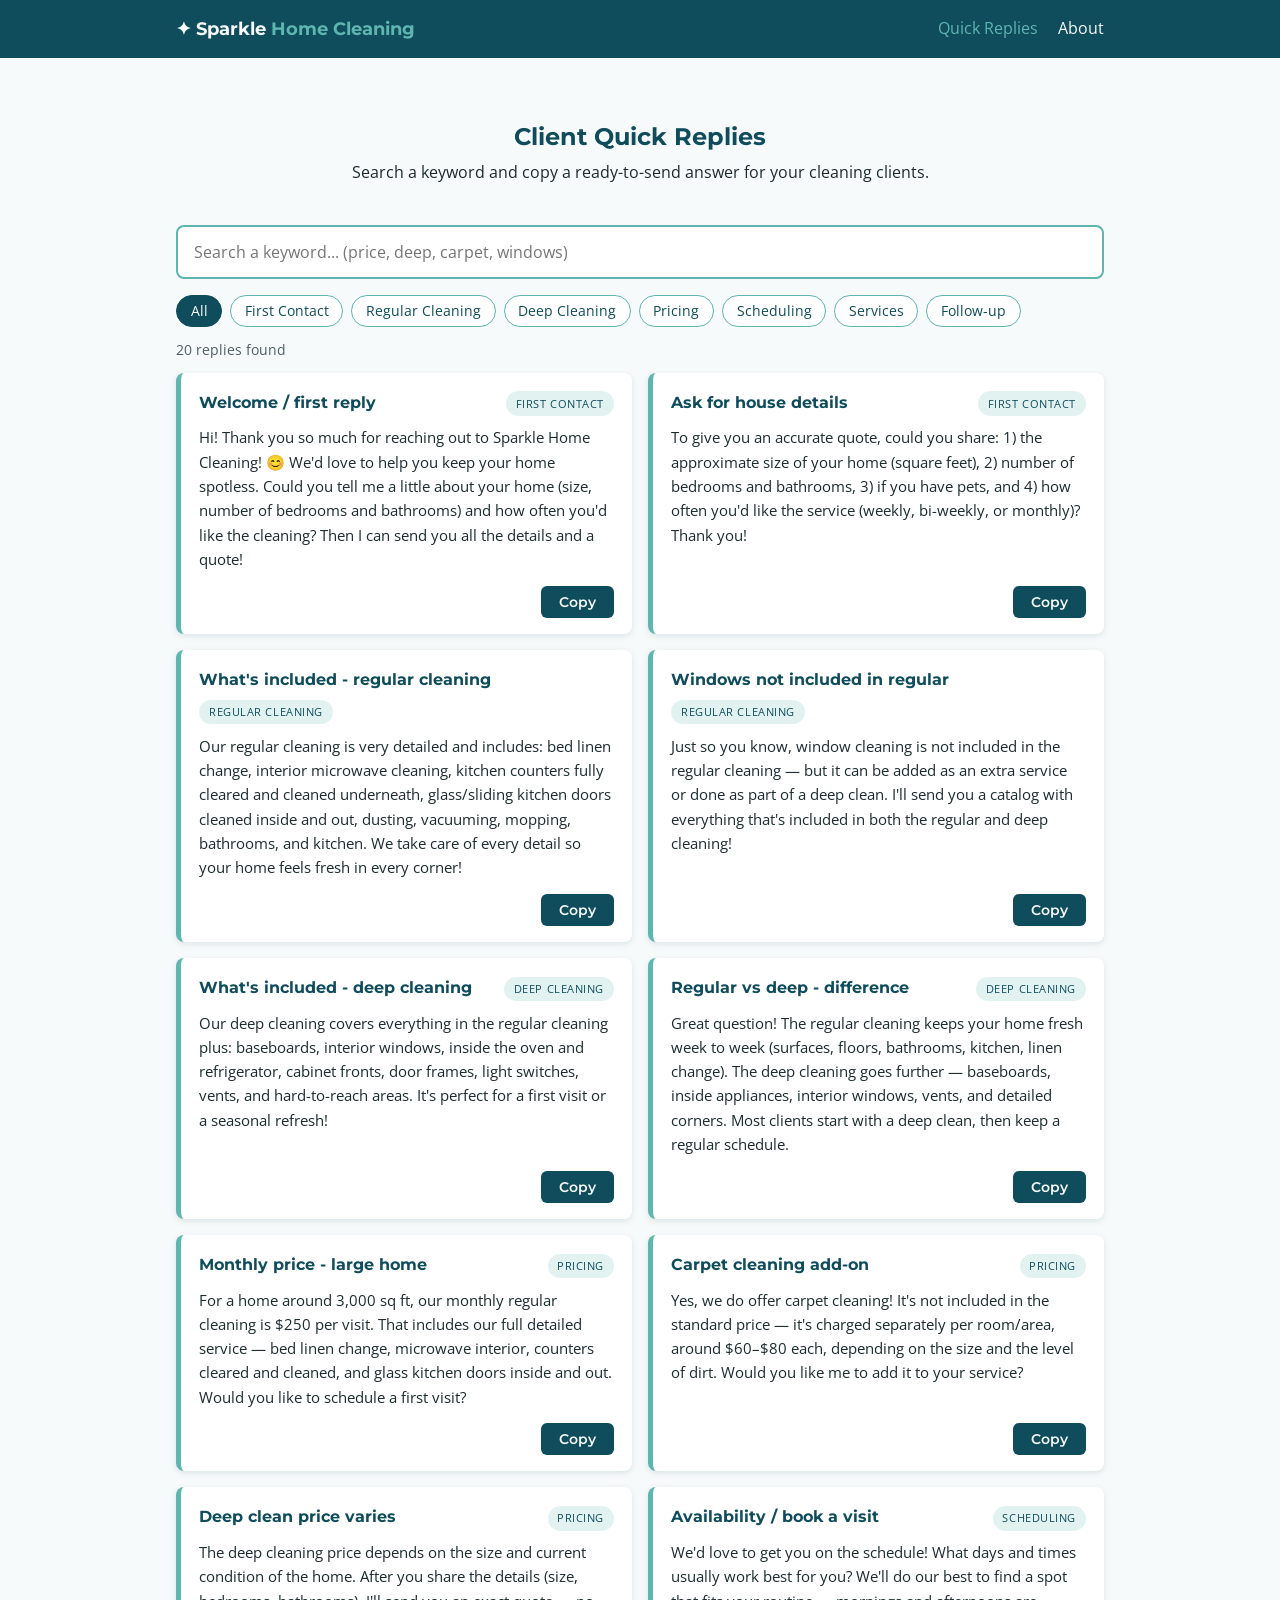
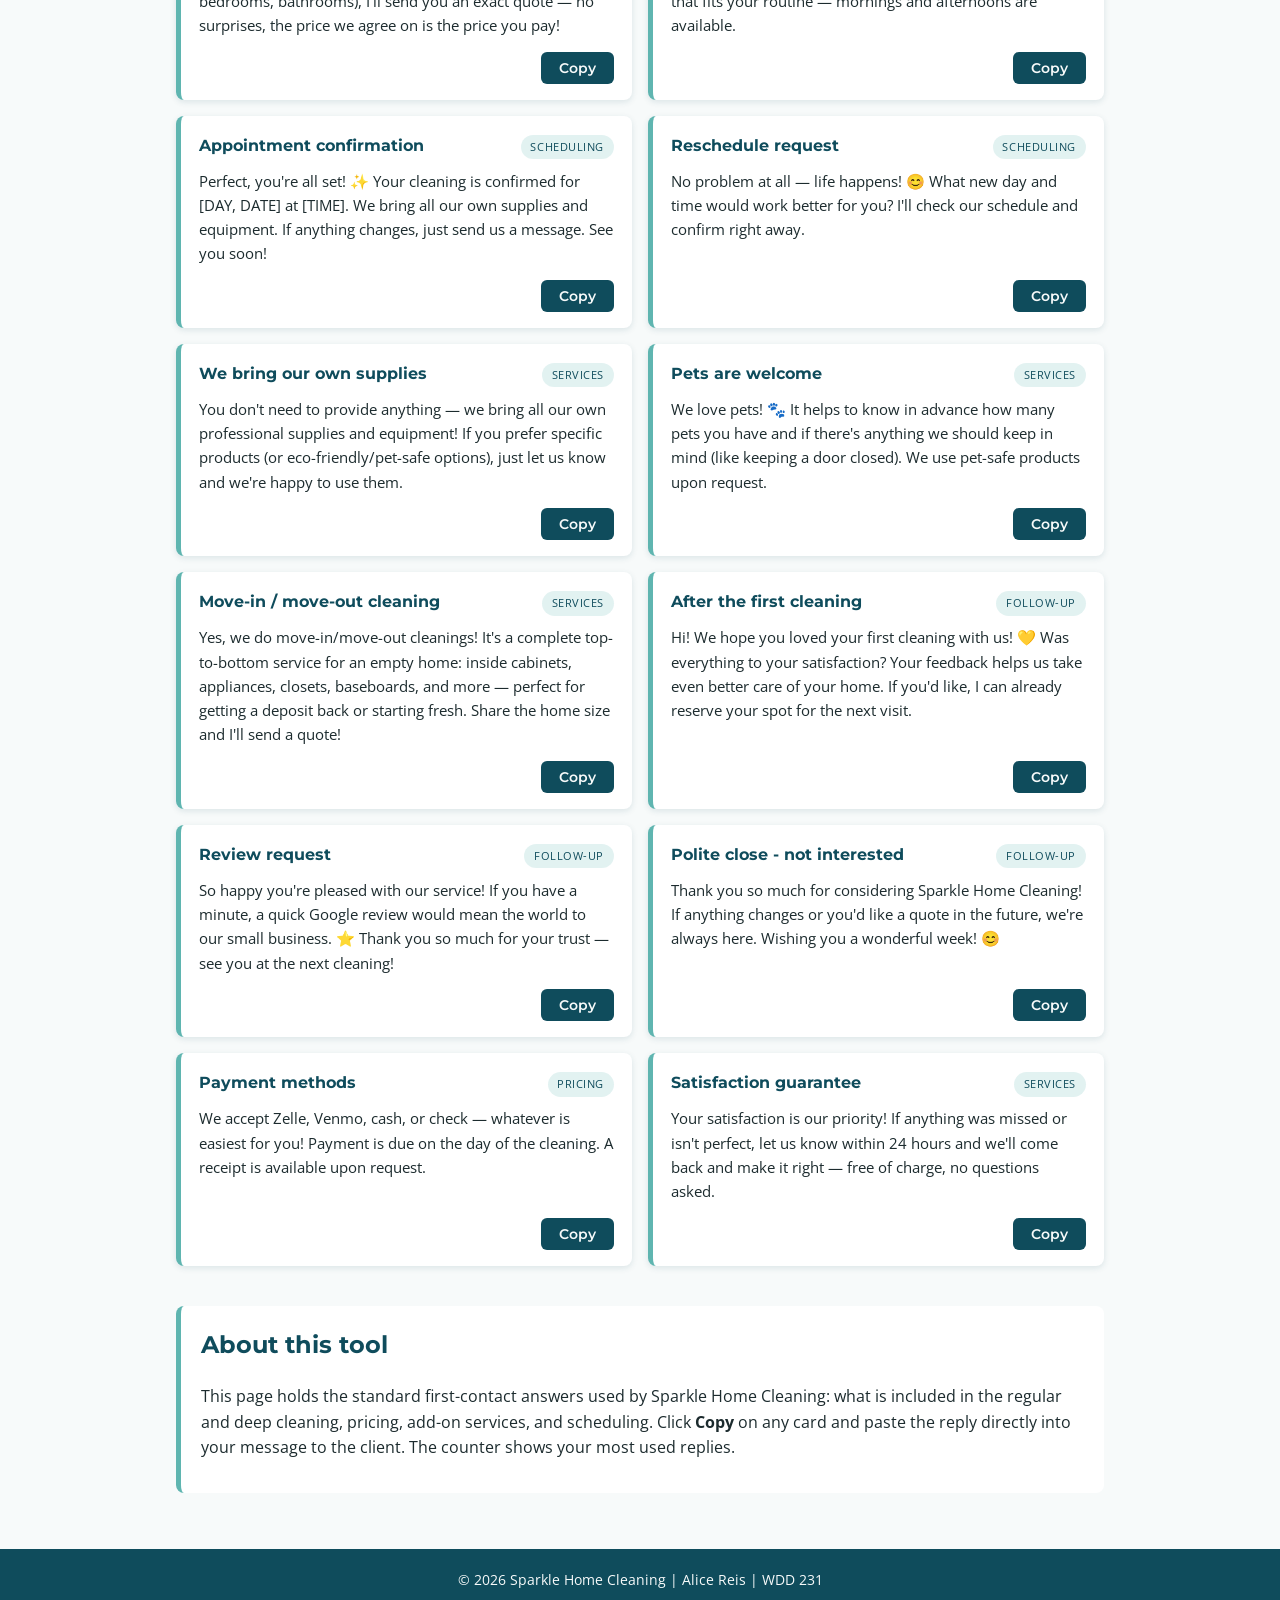
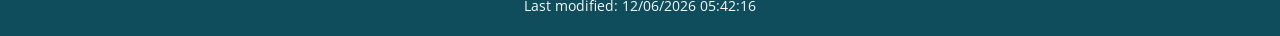
==== sparkle/index.html @ 6ed62e4d "Add Sparkle quick replies tool" ====
<!DOCTYPE html>
<html lang="en">
<head>
    <meta charset="UTF-8">
    <meta name="viewport" content="width=device-width, initial-scale=1.0">
    <meta name="description" content="Sparkle Home Cleaning quick reply finder - search ready-to-send responses for client first contact, pricing, and services.">
    <meta name="author" content="Alice Reis">
    <title>Quick Replies | Sparkle Home Cleaning</title>
    <link rel="preconnect" href="https://fonts.googleapis.com">
    <link rel="preconnect" href="https://fonts.gstatic.com" crossorigin>
    <link href="https://fonts.googleapis.com/css2?family=Montserrat:wght@600;700&family=Open+Sans:ital,wght@0,400;0,600;1,400&display=swap" rel="stylesheet">
    <link rel="stylesheet" href="styles/styles.css">
    <script type="module" src="scripts/main.js"></script>
</head>
<body>
    <header>
        <div class="header-inner">
            <span class="logo">✦ Sparkle <span>Home Cleaning</span></span>
            <button id="menu-btn" aria-label="Toggle navigation menu" aria-expanded="false">☰</button>
            <nav id="main-nav" aria-label="Main navigation">
                <ul>
                    <li><a href="#responses" class="active">Quick Replies</a></li>
                    <li><a href="#about">About</a></li>
                </ul>
            </nav>
        </div>
    </header>

    <main>
        <section class="hero">
            <h1>Client Quick Replies</h1>
            <p>Search a keyword and copy a ready-to-send answer for your cleaning clients.</p>
        </section>

        <section id="responses">
            <div class="search-bar">
                <label for="search" class="visually-hidden">Search replies by keyword</label>
                <input type="search" id="search" placeholder="Search a keyword... (price, deep, carpet, windows)" autocomplete="off">
            </div>
            <div id="categories" class="categories" aria-label="Filter by category"></div>
            <p id="result-count" class="result-count" aria-live="polite"></p>
            <div id="cards" class="cards"></div>
        </section>

        <section id="about" class="about">
            <h2>About this tool</h2>
            <p>
                This page holds the standard first-contact answers used by Sparkle Home Cleaning:
                what is included in the regular and deep cleaning, pricing, add-on services, and
                scheduling. Click <strong>Copy</strong> on any card and paste the reply directly
                into your message to the client. The counter shows your most used replies.
            </p>
        </section>
    </main>

    <footer>
        <p>&copy; <span id="year"></span> Sparkle Home Cleaning | Alice Reis | WDD 231</p>
        <p>Last modified: <span id="lastModified"></span></p>
    </footer>
</body>
</html>
---- sparkle/styles/styles.css ----
:root {
    --teal: #0F4C5C;
    --aqua: #5FB5B0;
    --soft-white: #F7FAFA;
    --text: #1c2b2e;
    --heading-font: "Montserrat", sans-serif;
    --body-font: "Open Sans", sans-serif;
}

* { box-sizing: border-box; }

body {
    margin: 0;
    font-family: var(--body-font);
    background-color: var(--soft-white);
    color: var(--text);
    line-height: 1.6;
}

h1, h2, .logo { font-family: var(--heading-font); }

.visually-hidden {
    position: absolute;
    width: 1px;
    height: 1px;
    overflow: hidden;
    clip: rect(0 0 0 0);
    white-space: nowrap;
}

header {
    background-color: var(--teal);
    color: var(--soft-white);
    position: sticky;
    top: 0;
    z-index: 10;
}

.header-inner {
    max-width: 960px;
    margin: 0 auto;
    padding: 0.75rem 1rem;
    display: flex;
    align-items: center;
    justify-content: space-between;
    flex-wrap: wrap;
}

.logo { font-weight: 700; font-size: 1.15rem; }
.logo span { color: var(--aqua); }

#menu-btn {
    background: none;
    border: none;
    color: var(--soft-white);
    font-size: 1.6rem;
    cursor: pointer;
    padding: 0.25rem 0.5rem;
}

nav { display: none; width: 100%; }
nav.open { display: block; }

nav ul {
    list-style: none;
    margin: 0.5rem 0 0;
    padding: 0;
}

nav a {
    display: block;
    color: var(--soft-white);
    text-decoration: none;
    padding: 0.6rem 0.25rem;
    border-bottom: 1px solid rgba(255, 255, 255, 0.15);
}

nav a.active, nav a:hover { color: var(--aqua); }

main {
    max-width: 960px;
    margin: 0 auto;
    padding: 1rem;
}

.hero { text-align: center; padding: 1.5rem 0 0.5rem; }
.hero h1 { color: var(--teal); margin-bottom: 0.25rem; }
.hero p { margin-top: 0; }

.search-bar { margin: 1rem 0; }

#search {
    width: 100%;
    padding: 0.85rem 1rem;
    font-size: 1rem;
    font-family: var(--body-font);
    border: 2px solid var(--aqua);
    border-radius: 8px;
    background: #fff;
}

#search:focus { outline: 3px solid rgba(95, 181, 176, 0.4); }

.categories {
    display: flex;
    flex-wrap: wrap;
    gap: 0.5rem;
    margin-bottom: 0.75rem;
}

.chip {
    border: 1.5px solid var(--aqua);
    background: #fff;
    color: var(--teal);
    font-family: var(--body-font);
    font-size: 0.85rem;
    padding: 0.35rem 0.85rem;
    border-radius: 999px;
    cursor: pointer;
}

.chip.selected {
    background: var(--teal);
    border-color: var(--teal);
    color: var(--soft-white);
}

.result-count {
    font-size: 0.85rem;
    color: #4b5f63;
    margin: 0.25rem 0 0.75rem;
}

.cards { display: grid; gap: 1rem; grid-template-columns: 1fr; }

.card {
    background: #fff;
    border-left: 5px solid var(--aqua);
    border-radius: 8px;
    padding: 1rem 1.15rem;
    box-shadow: 0 2px 6px rgba(15, 76, 92, 0.12);
    display: flex;
    flex-direction: column;
}

.card-top {
    display: flex;
    justify-content: space-between;
    align-items: baseline;
    gap: 0.5rem;
    flex-wrap: wrap;
}

.card h2 {
    font-size: 1.02rem;
    color: var(--teal);
    margin: 0;
}

.badge {
    font-size: 0.7rem;
    text-transform: uppercase;
    letter-spacing: 0.05em;
    background: rgba(95, 181, 176, 0.18);
    color: var(--teal);
    padding: 0.2rem 0.6rem;
    border-radius: 999px;
    white-space: nowrap;
}

.card p { margin: 0.6rem 0 0.9rem; font-size: 0.95rem; }

.card-bottom {
    margin-top: auto;
    display: flex;
    justify-content: space-between;
    align-items: center;
}

.copy-btn {
    font-family: var(--heading-font);
    font-weight: 600;
    font-size: 0.85rem;
    background: var(--teal);
    color: var(--soft-white);
    border: none;
    border-radius: 6px;
    padding: 0.5rem 1.1rem;
    cursor: pointer;
    transition: background-color 0.25s ease;
}

.copy-btn:hover { background: #0c3d4a; }
.copy-btn.copied { background: #2e7d32; }

.used {
    font-size: 0.75rem;
    color: #4b5f63;
}

.no-results {
    text-align: center;
    padding: 2rem;
    font-style: italic;
    color: #4b5f63;
}

.about {
    margin-top: 2.5rem;
    background: #fff;
    border-left: 5px solid var(--aqua);
    border-radius: 8px;
    padding: 1rem 1.25rem;
}

.about h2 { color: var(--teal); margin-top: 0.25rem; }

footer {
    background: var(--teal);
    color: var(--soft-white);
    text-align: center;
    padding: 1rem;
    margin-top: 2.5rem;
    font-size: 0.85rem;
}

footer p { margin: 0.25rem 0; }

@media (min-width: 640px) {
    #menu-btn { display: none; }
    nav { display: block; width: auto; }
    nav ul { display: flex; gap: 1.25rem; margin: 0; }
    nav a { border-bottom: none; padding: 0.25rem 0; }
    .cards { grid-template-columns: 1fr 1fr; }
}
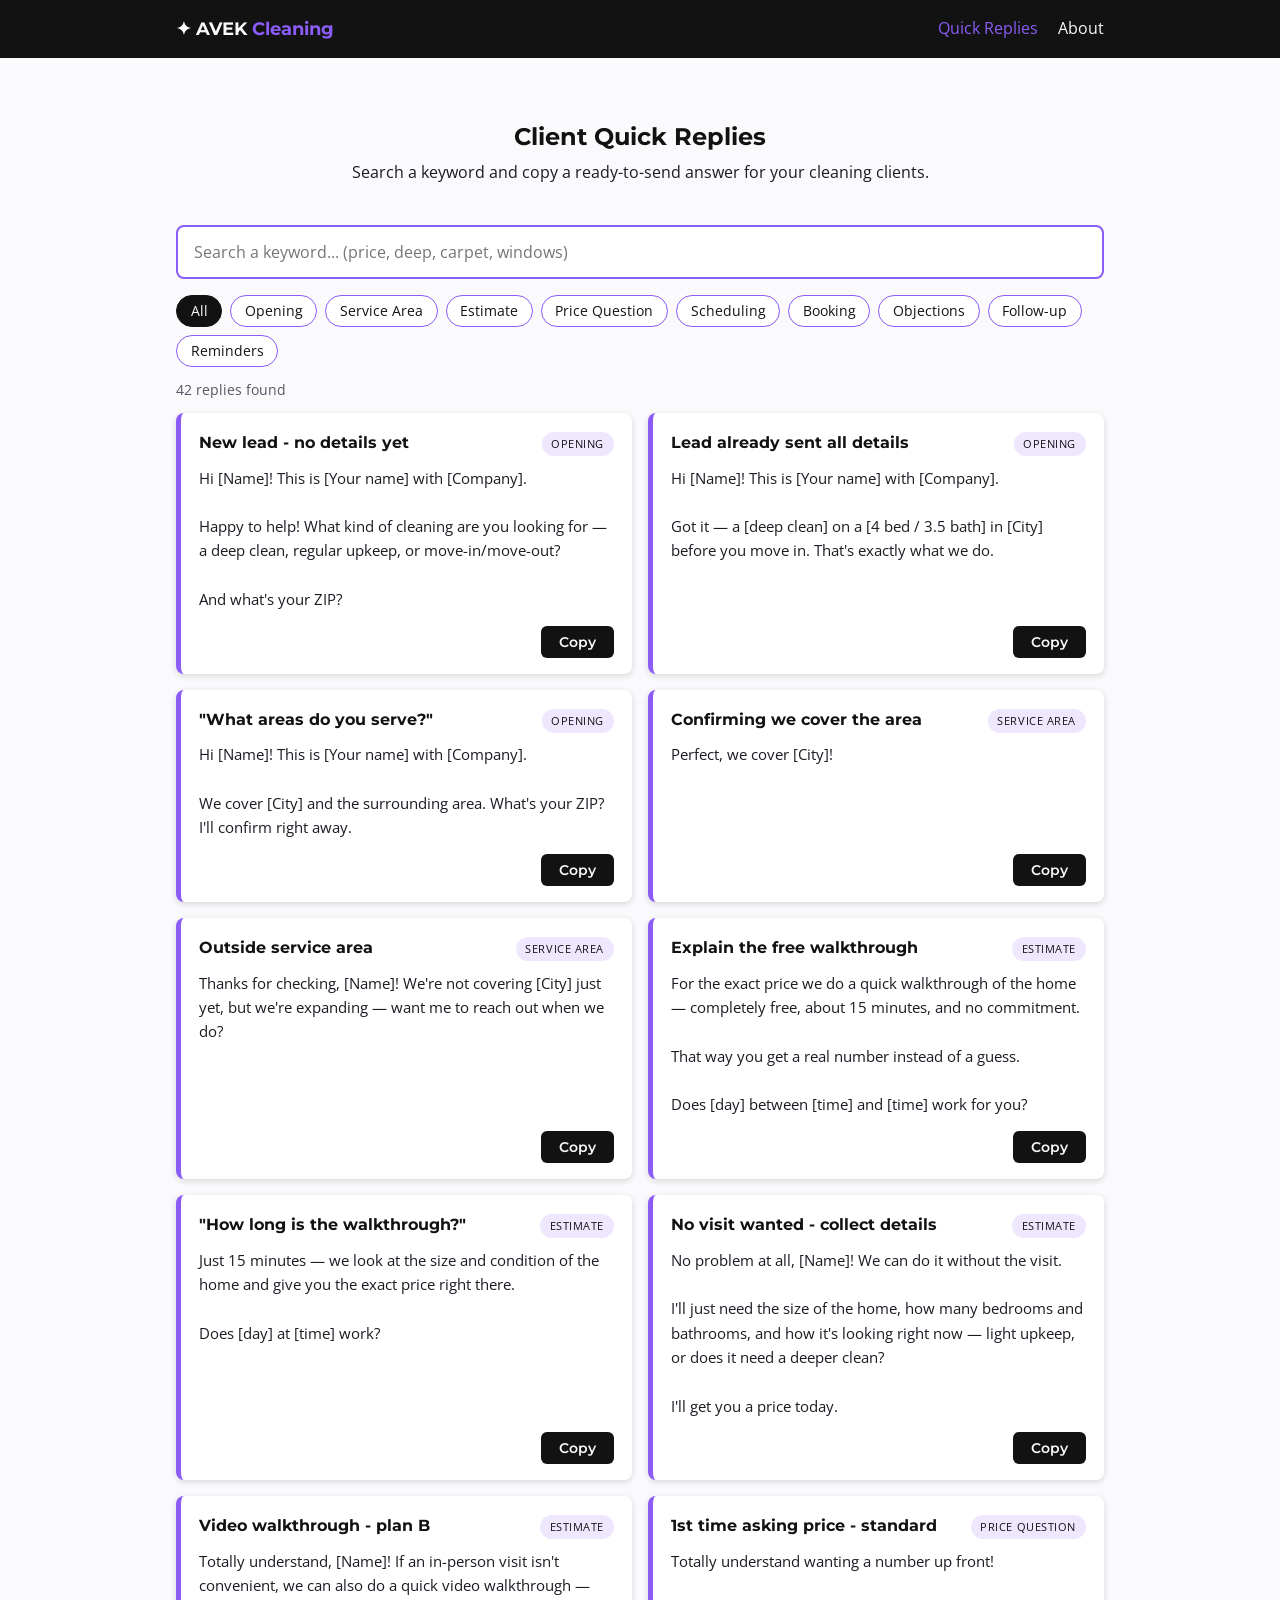
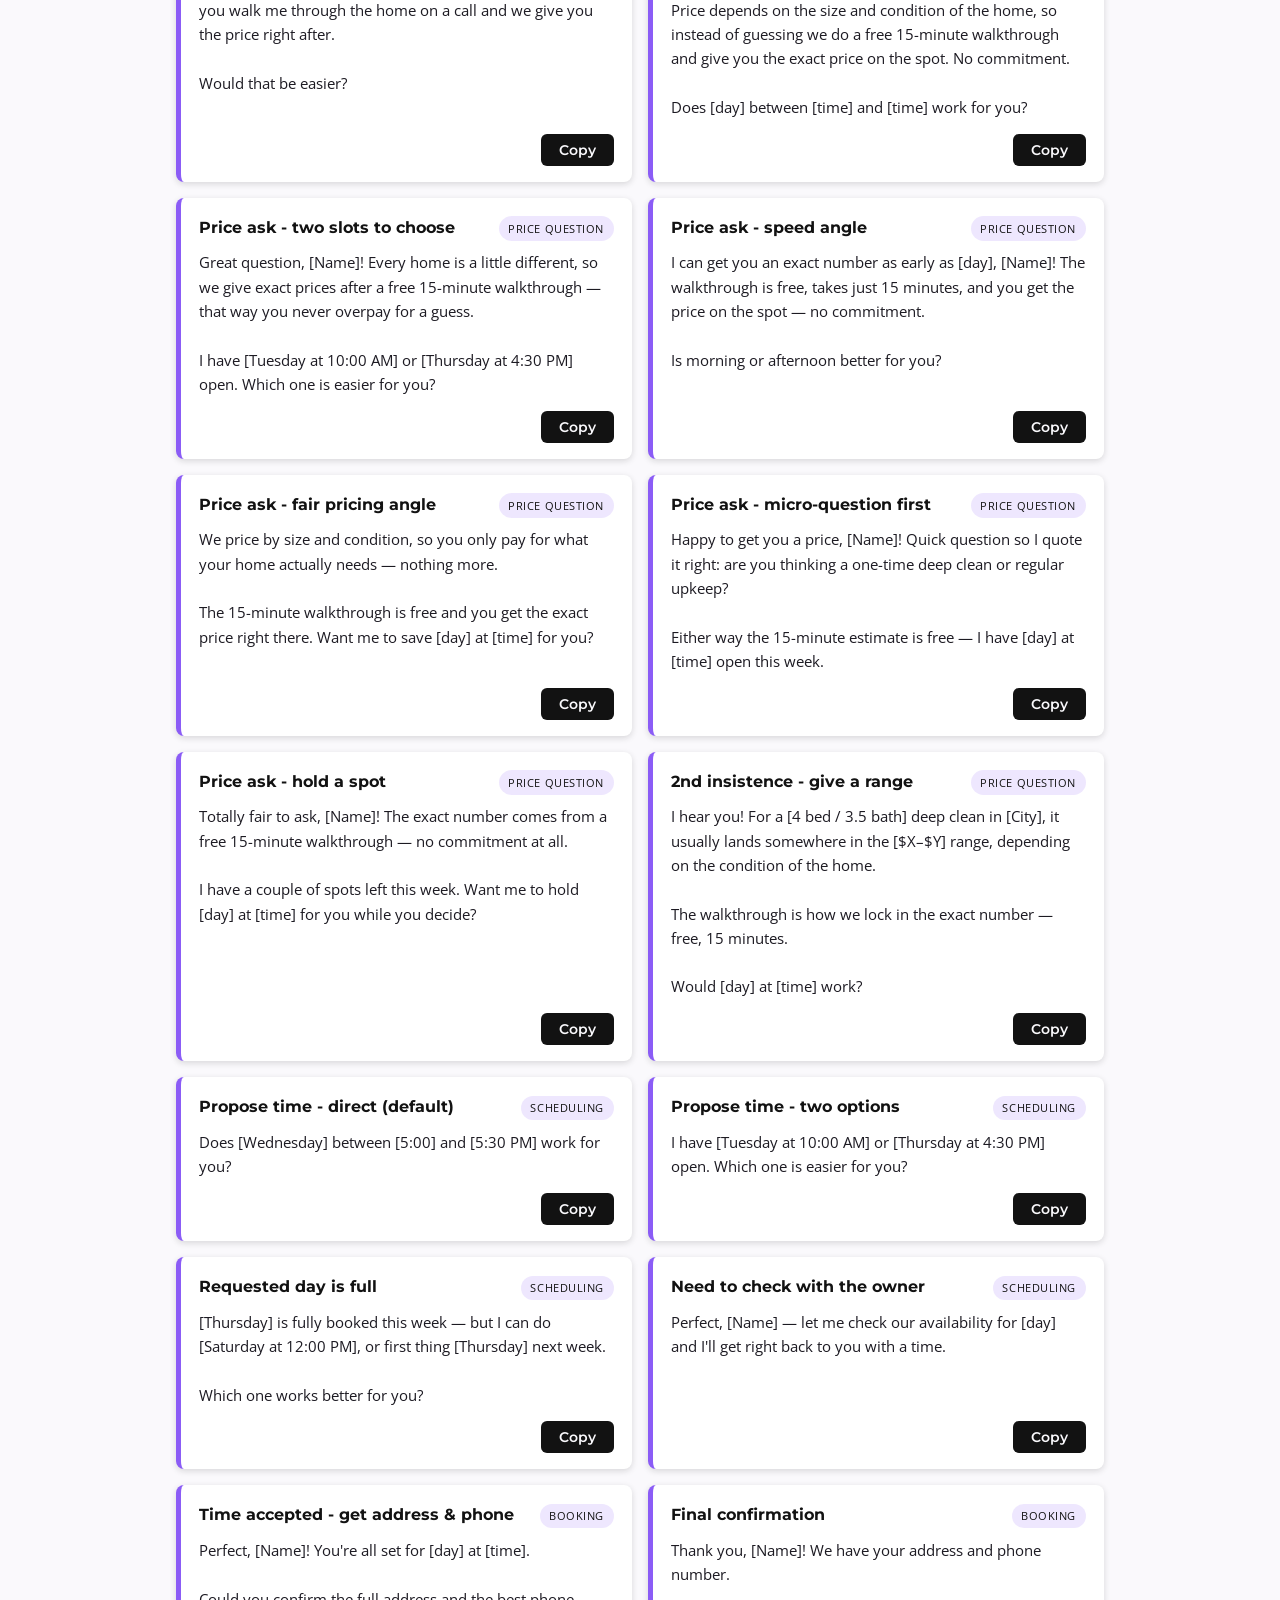
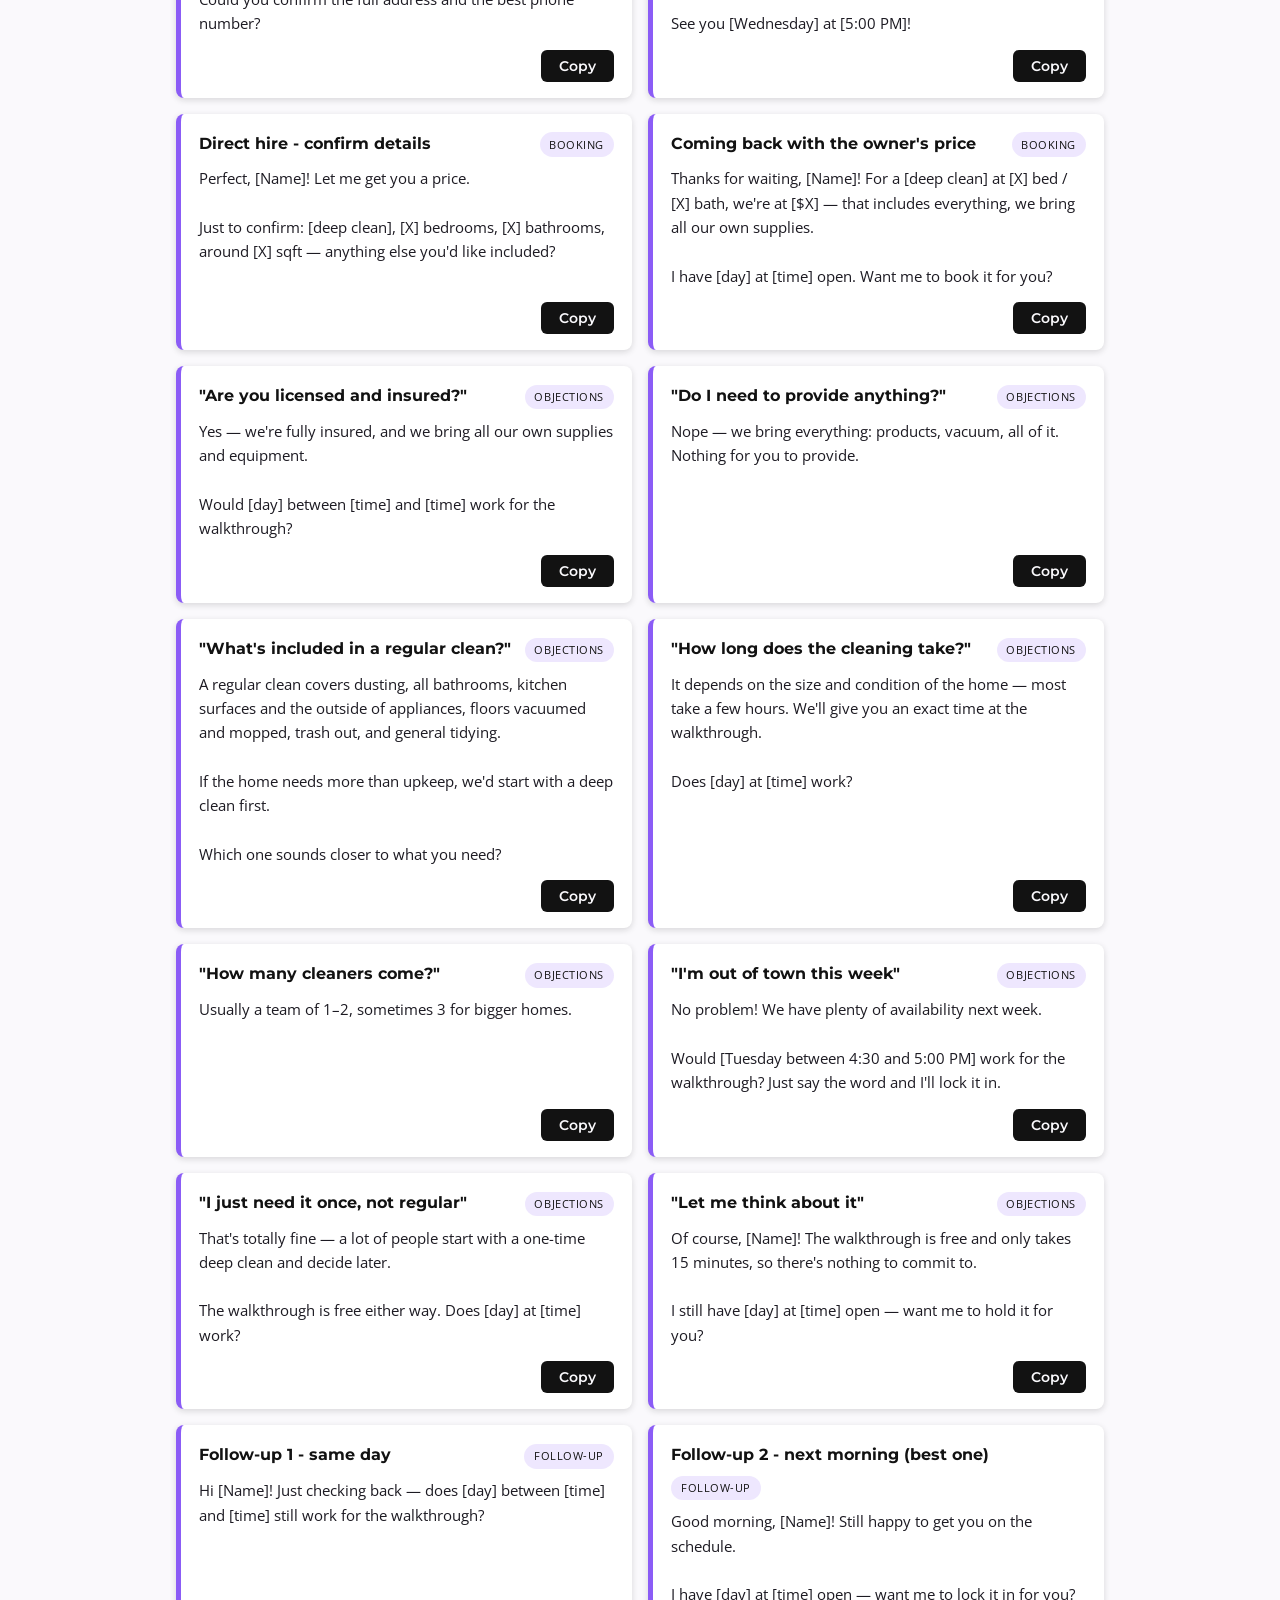
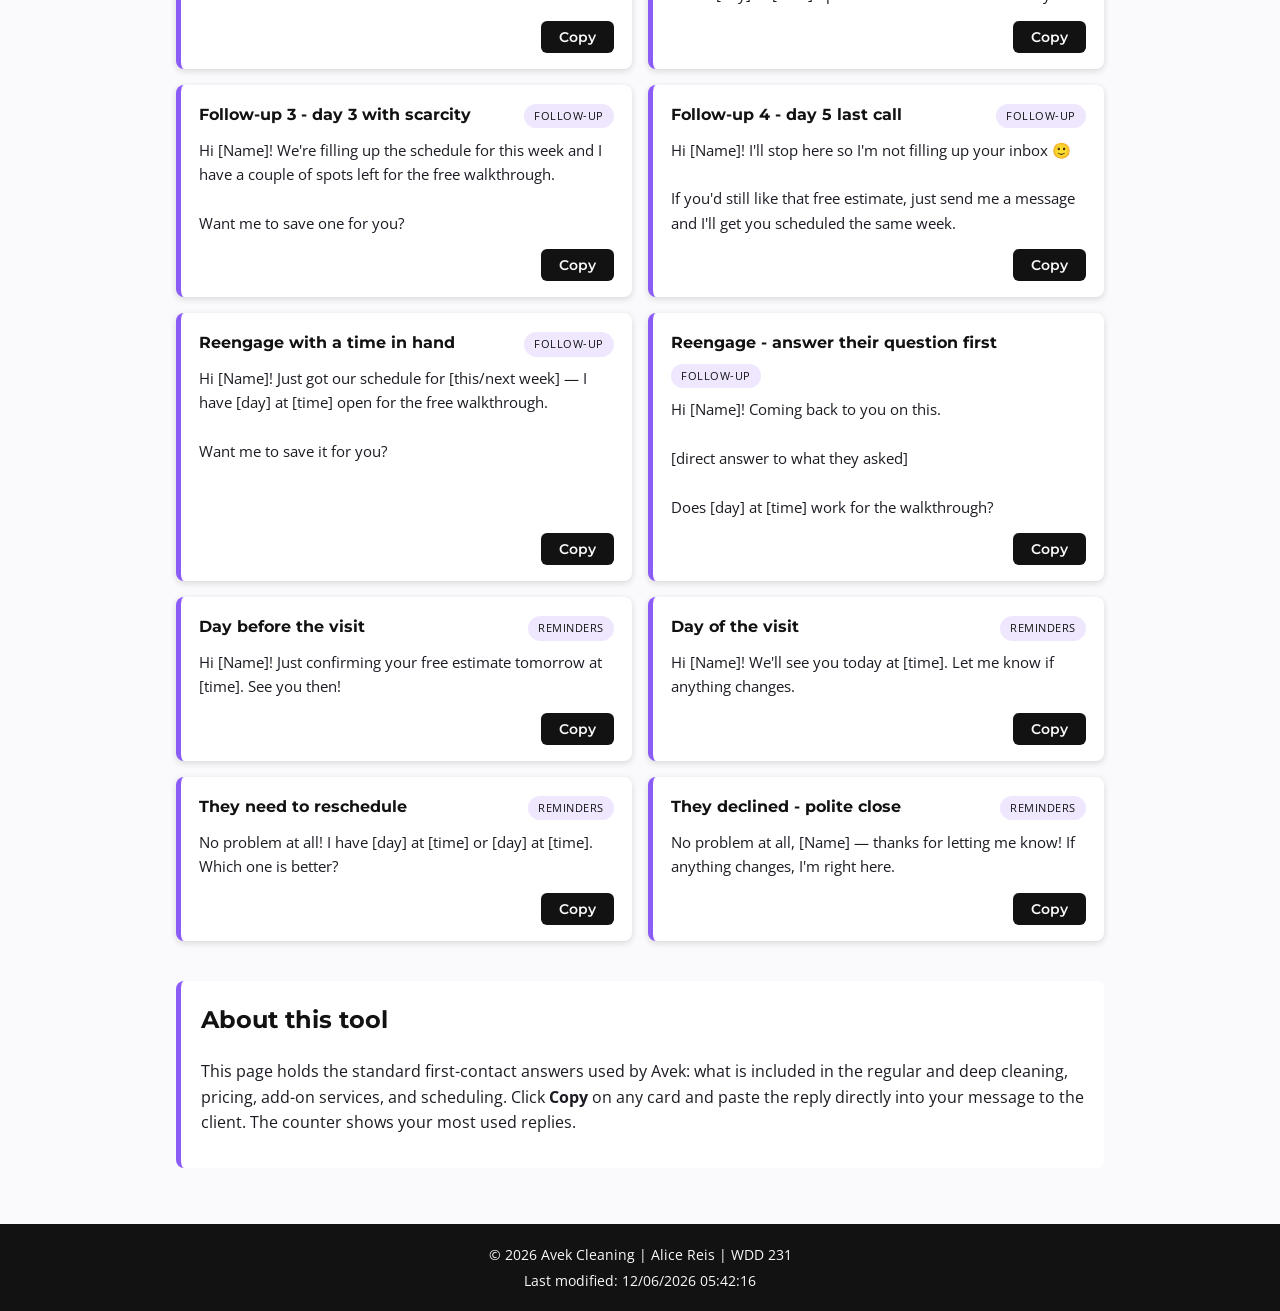
==== commit 73909556: "Rebrand to Avek with black and purple colors" ====
--- a/sparkle/index.html
+++ b/sparkle/index.html
@@ -3,9 +3,9 @@
 <head>
     <meta charset="UTF-8">
     <meta name="viewport" content="width=device-width, initial-scale=1.0">
-    <meta name="description" content="Sparkle Home Cleaning quick reply finder - search ready-to-send responses for client first contact, pricing, and services.">
+    <meta name="description" content="Avek quick reply finder - search ready-to-send responses for client first contact, pricing, and services.">
     <meta name="author" content="Alice Reis">
-    <title>Quick Replies | Sparkle Home Cleaning</title>
+    <title>Quick Replies | Avek</title>
     <link rel="preconnect" href="https://fonts.googleapis.com">
     <link rel="preconnect" href="https://fonts.gstatic.com" crossorigin>
     <link href="https://fonts.googleapis.com/css2?family=Montserrat:wght@600;700&family=Open+Sans:ital,wght@0,400;0,600;1,400&display=swap" rel="stylesheet">
@@ -15,7 +15,7 @@
 <body>
     <header>
         <div class="header-inner">
-            <span class="logo">✦ Sparkle <span>Home Cleaning</span></span>
+            <span class="logo">✦ AVEK <span>Cleaning</span></span>
             <button id="menu-btn" aria-label="Toggle navigation menu" aria-expanded="false">☰</button>
             <nav id="main-nav" aria-label="Main navigation">
                 <ul>
@@ -45,7 +45,7 @@
         <section id="about" class="about">
             <h2>About this tool</h2>
             <p>
-                This page holds the standard first-contact answers used by Sparkle Home Cleaning:
+                This page holds the standard first-contact answers used by Avek:
                 what is included in the regular and deep cleaning, pricing, add-on services, and
                 scheduling. Click <strong>Copy</strong> on any card and paste the reply directly
                 into your message to the client. The counter shows your most used replies.
@@ -54,7 +54,7 @@
     </main>
 
     <footer>
-        <p>&copy; <span id="year"></span> Sparkle Home Cleaning | Alice Reis | WDD 231</p>
+        <p>&copy; <span id="year"></span> Avek Cleaning | Alice Reis | WDD 231</p>
         <p>Last modified: <span id="lastModified"></span></p>
     </footer>
 </body>
--- a/sparkle/styles/styles.css
+++ b/sparkle/styles/styles.css
@@ -1,8 +1,8 @@
 :root {
-    --teal: #0F4C5C;
-    --aqua: #5FB5B0;
-    --soft-white: #F7FAFA;
-    --text: #1c2b2e;
+    --teal: #121212;
+    --aqua: #8B5CF6;
+    --soft-white: #FAF9FC;
+    --text: #1c1a22;
     --heading-font: "Montserrat", sans-serif;
     --body-font: "Open Sans", sans-serif;
 }
@@ -99,7 +99,7 @@
     background: #fff;
 }
 
-#search:focus { outline: 3px solid rgba(95, 181, 176, 0.4); }
+#search:focus { outline: 3px solid rgba(139, 92, 246, 0.45); }
 
 .categories {
     display: flex;
@@ -127,7 +127,7 @@
 
 .result-count {
     font-size: 0.85rem;
-    color: #4b5f63;
+    color: #5a5566;
     margin: 0.25rem 0 0.75rem;
 }
 
@@ -138,7 +138,7 @@
     border-left: 5px solid var(--aqua);
     border-radius: 8px;
     padding: 1rem 1.15rem;
-    box-shadow: 0 2px 6px rgba(15, 76, 92, 0.12);
+    box-shadow: 0 2px 6px rgba(18, 18, 18, 0.15);
     display: flex;
     flex-direction: column;
 }
@@ -161,14 +161,14 @@
     font-size: 0.7rem;
     text-transform: uppercase;
     letter-spacing: 0.05em;
-    background: rgba(95, 181, 176, 0.18);
+    background: rgba(139, 92, 246, 0.15);
     color: var(--teal);
     padding: 0.2rem 0.6rem;
     border-radius: 999px;
     white-space: nowrap;
 }
 
-.card p { margin: 0.6rem 0 0.9rem; font-size: 0.95rem; }
+.card p { margin: 0.6rem 0 0.9rem; font-size: 0.95rem; white-space: pre-line; }
 
 .card-bottom {
     margin-top: auto;
@@ -190,19 +190,19 @@
     transition: background-color 0.25s ease;
 }
 
-.copy-btn:hover { background: #0c3d4a; }
+.copy-btn:hover { background: #6D28D9; }
 .copy-btn.copied { background: #2e7d32; }
 
 .used {
     font-size: 0.75rem;
-    color: #4b5f63;
+    color: #5a5566;
 }
 
 .no-results {
     text-align: center;
     padding: 2rem;
     font-style: italic;
-    color: #4b5f63;
+    color: #5a5566;
 }
 
 .about {
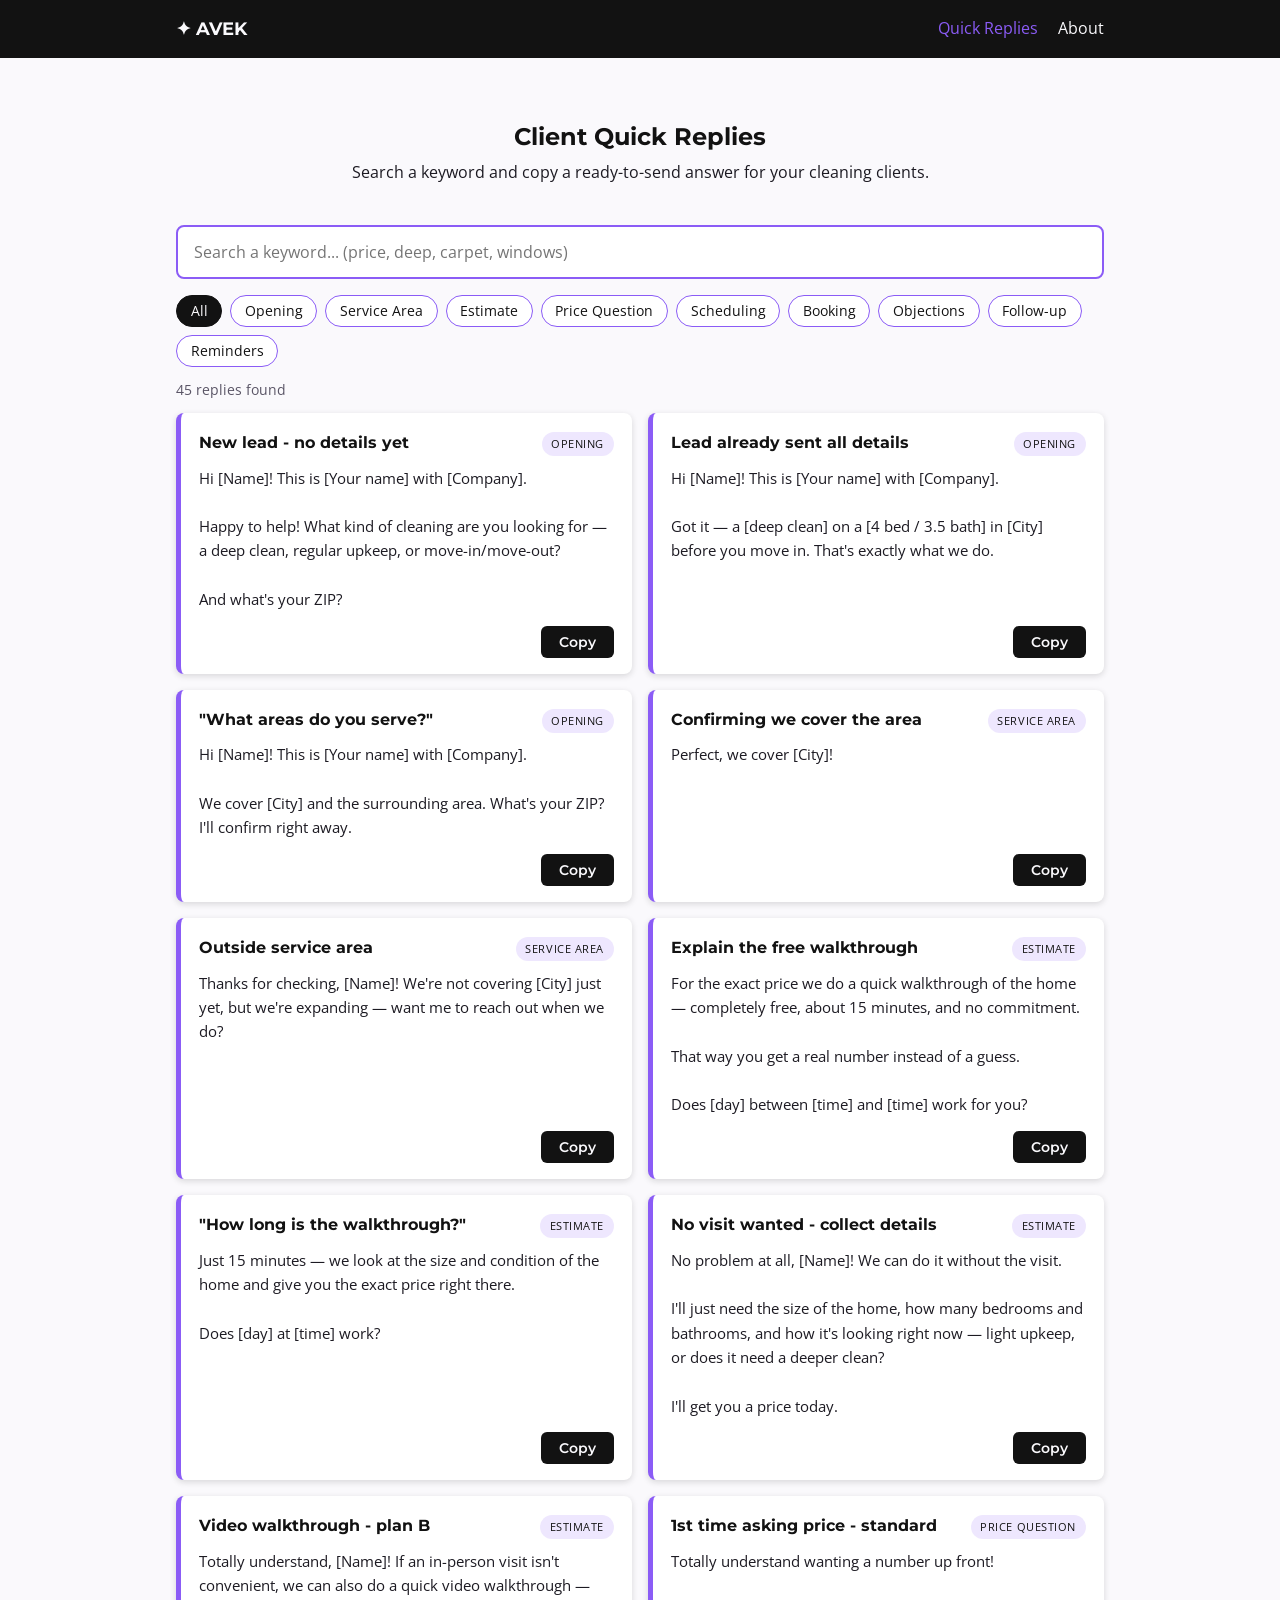
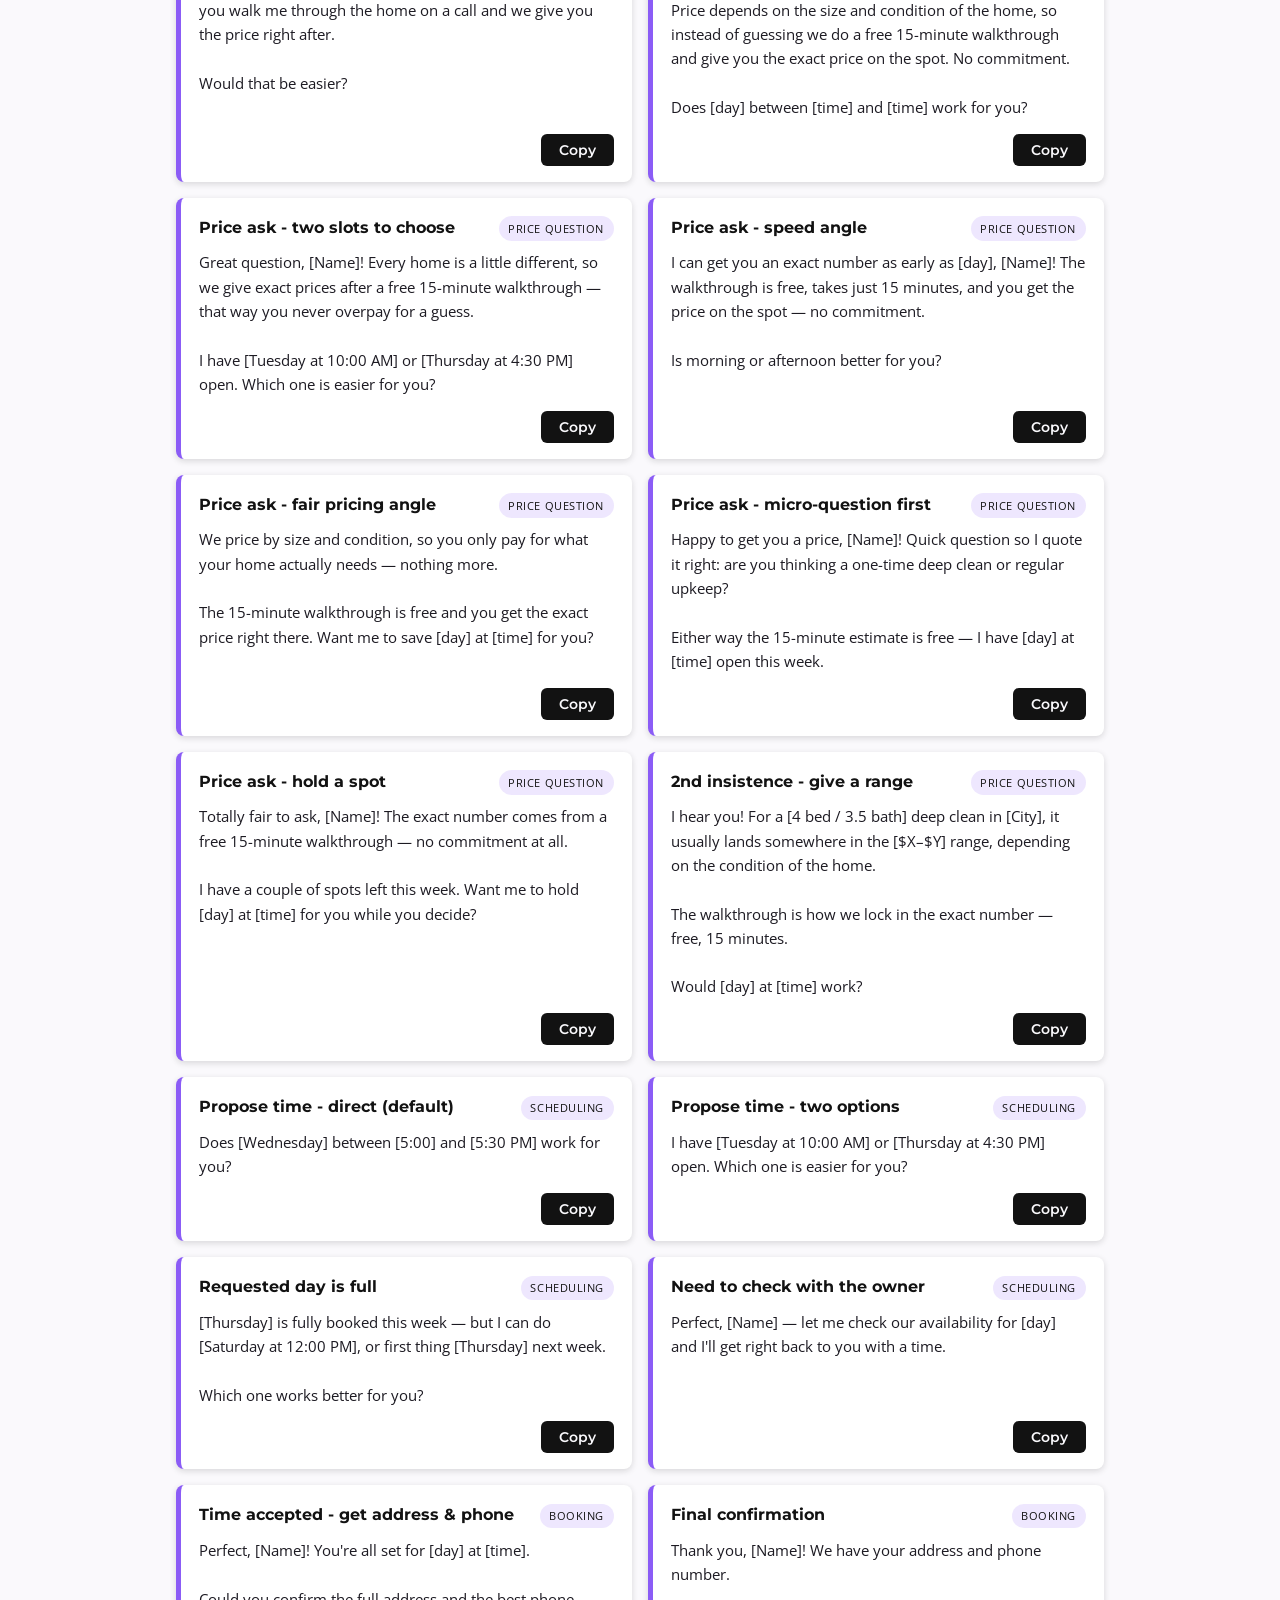
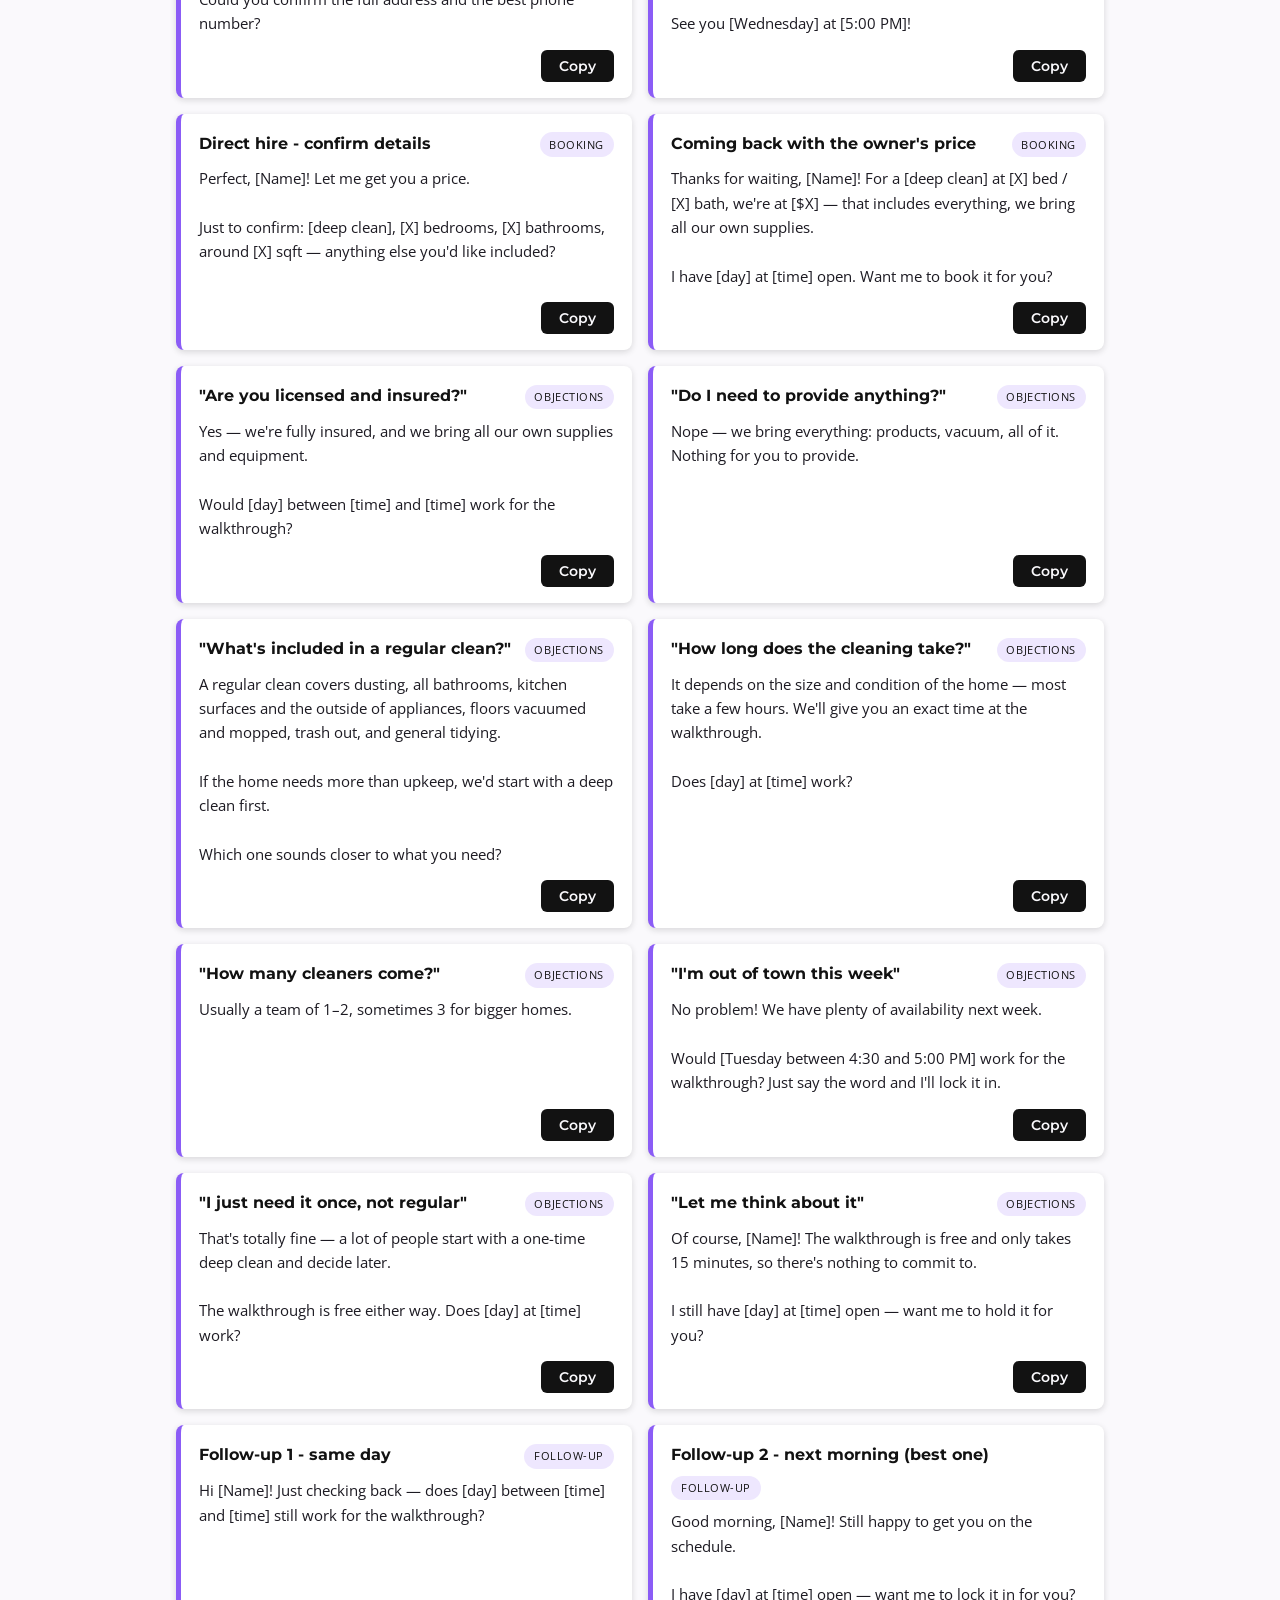
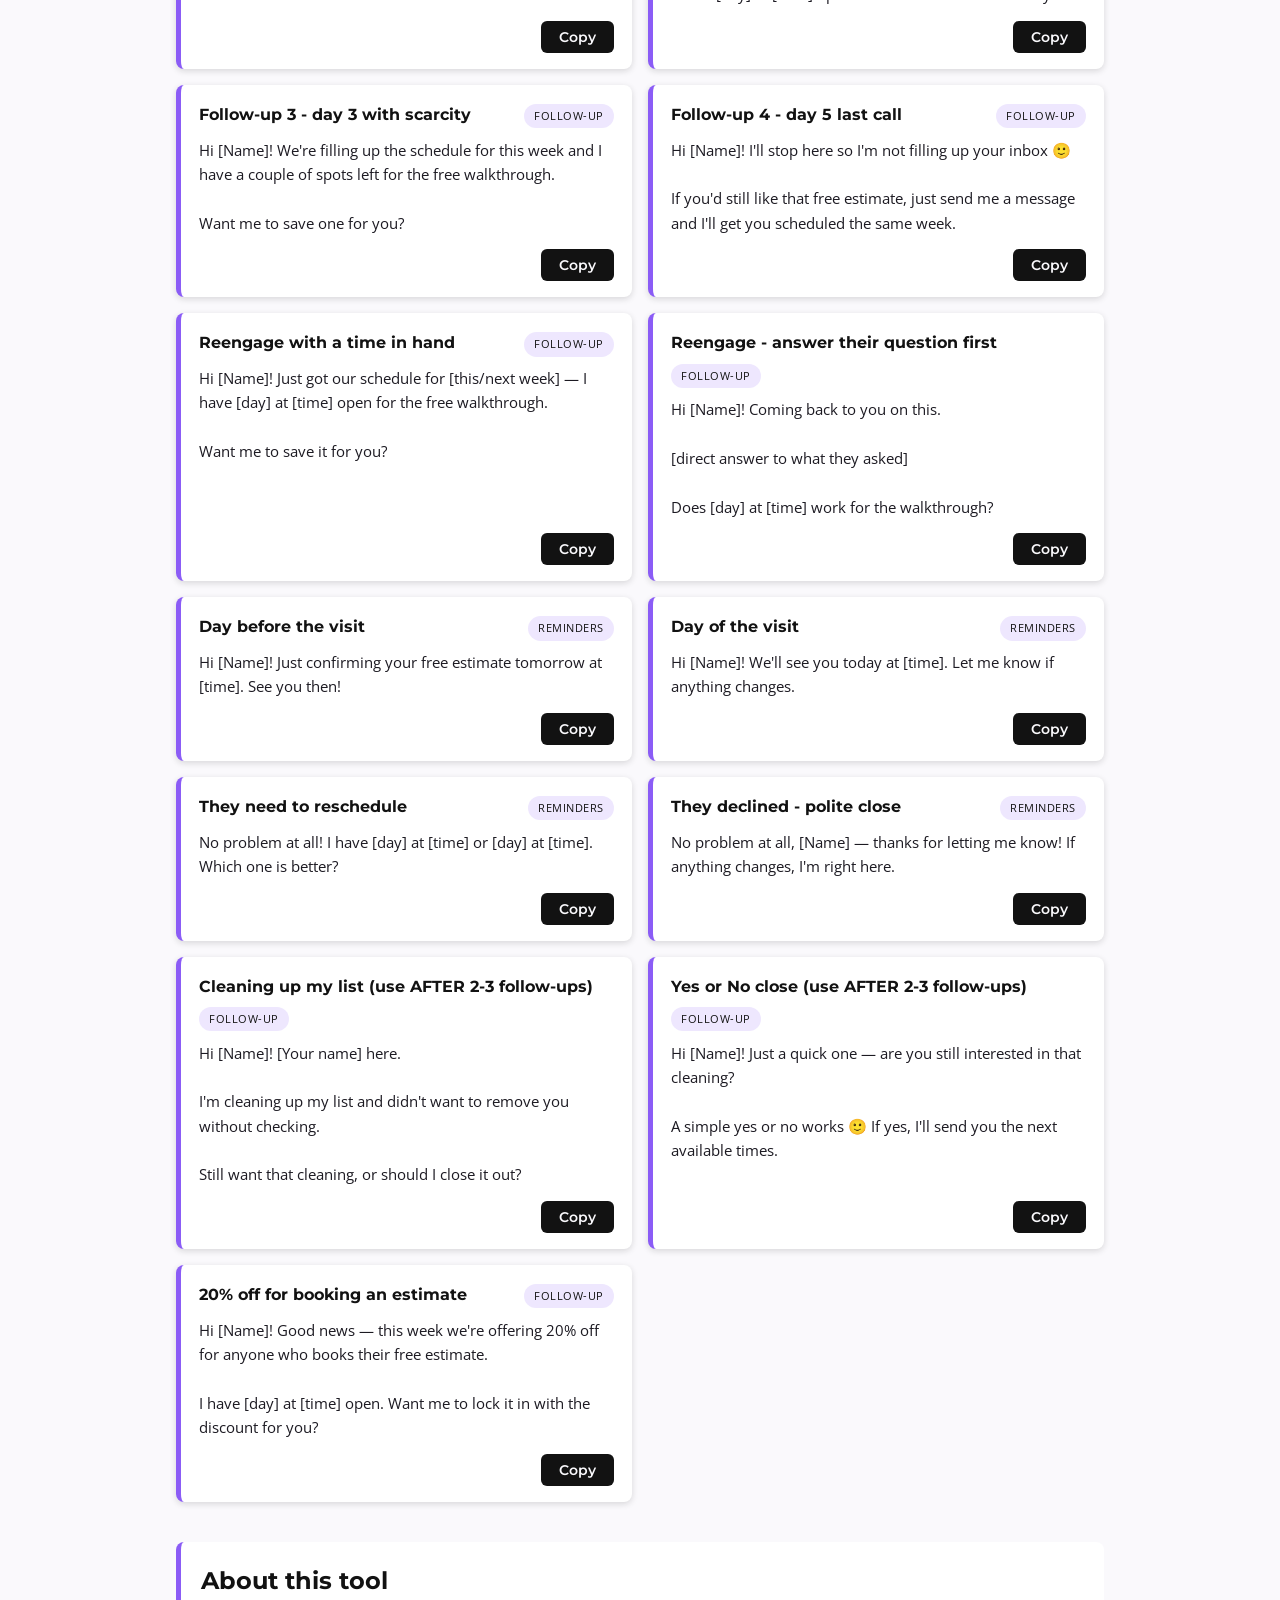
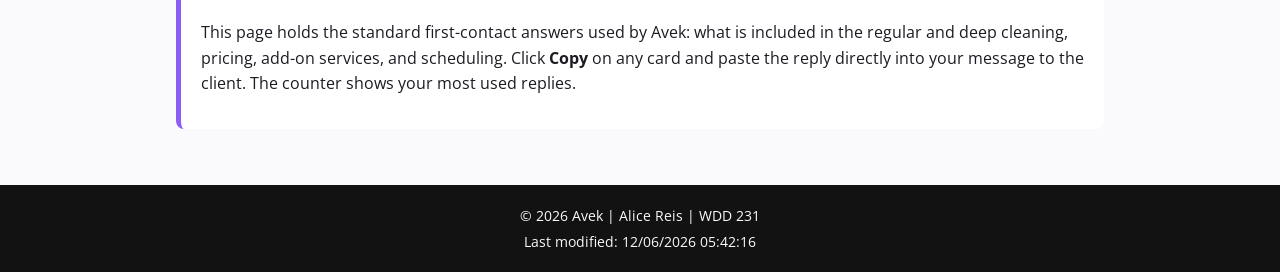
==== commit 08a86e3f: "Rename to Avek; add 3 new follow-up replies" ====
--- a/sparkle/index.html
+++ b/sparkle/index.html
@@ -15,7 +15,7 @@
 <body>
     <header>
         <div class="header-inner">
-            <span class="logo">✦ AVEK <span>Cleaning</span></span>
+            <span class="logo">✦ AVEK</span>
             <button id="menu-btn" aria-label="Toggle navigation menu" aria-expanded="false">☰</button>
             <nav id="main-nav" aria-label="Main navigation">
                 <ul>
@@ -54,7 +54,7 @@
     </main>
 
     <footer>
-        <p>&copy; <span id="year"></span> Avek Cleaning | Alice Reis | WDD 231</p>
+        <p>&copy; <span id="year"></span> Avek | Alice Reis | WDD 231</p>
         <p>Last modified: <span id="lastModified"></span></p>
     </footer>
 </body>
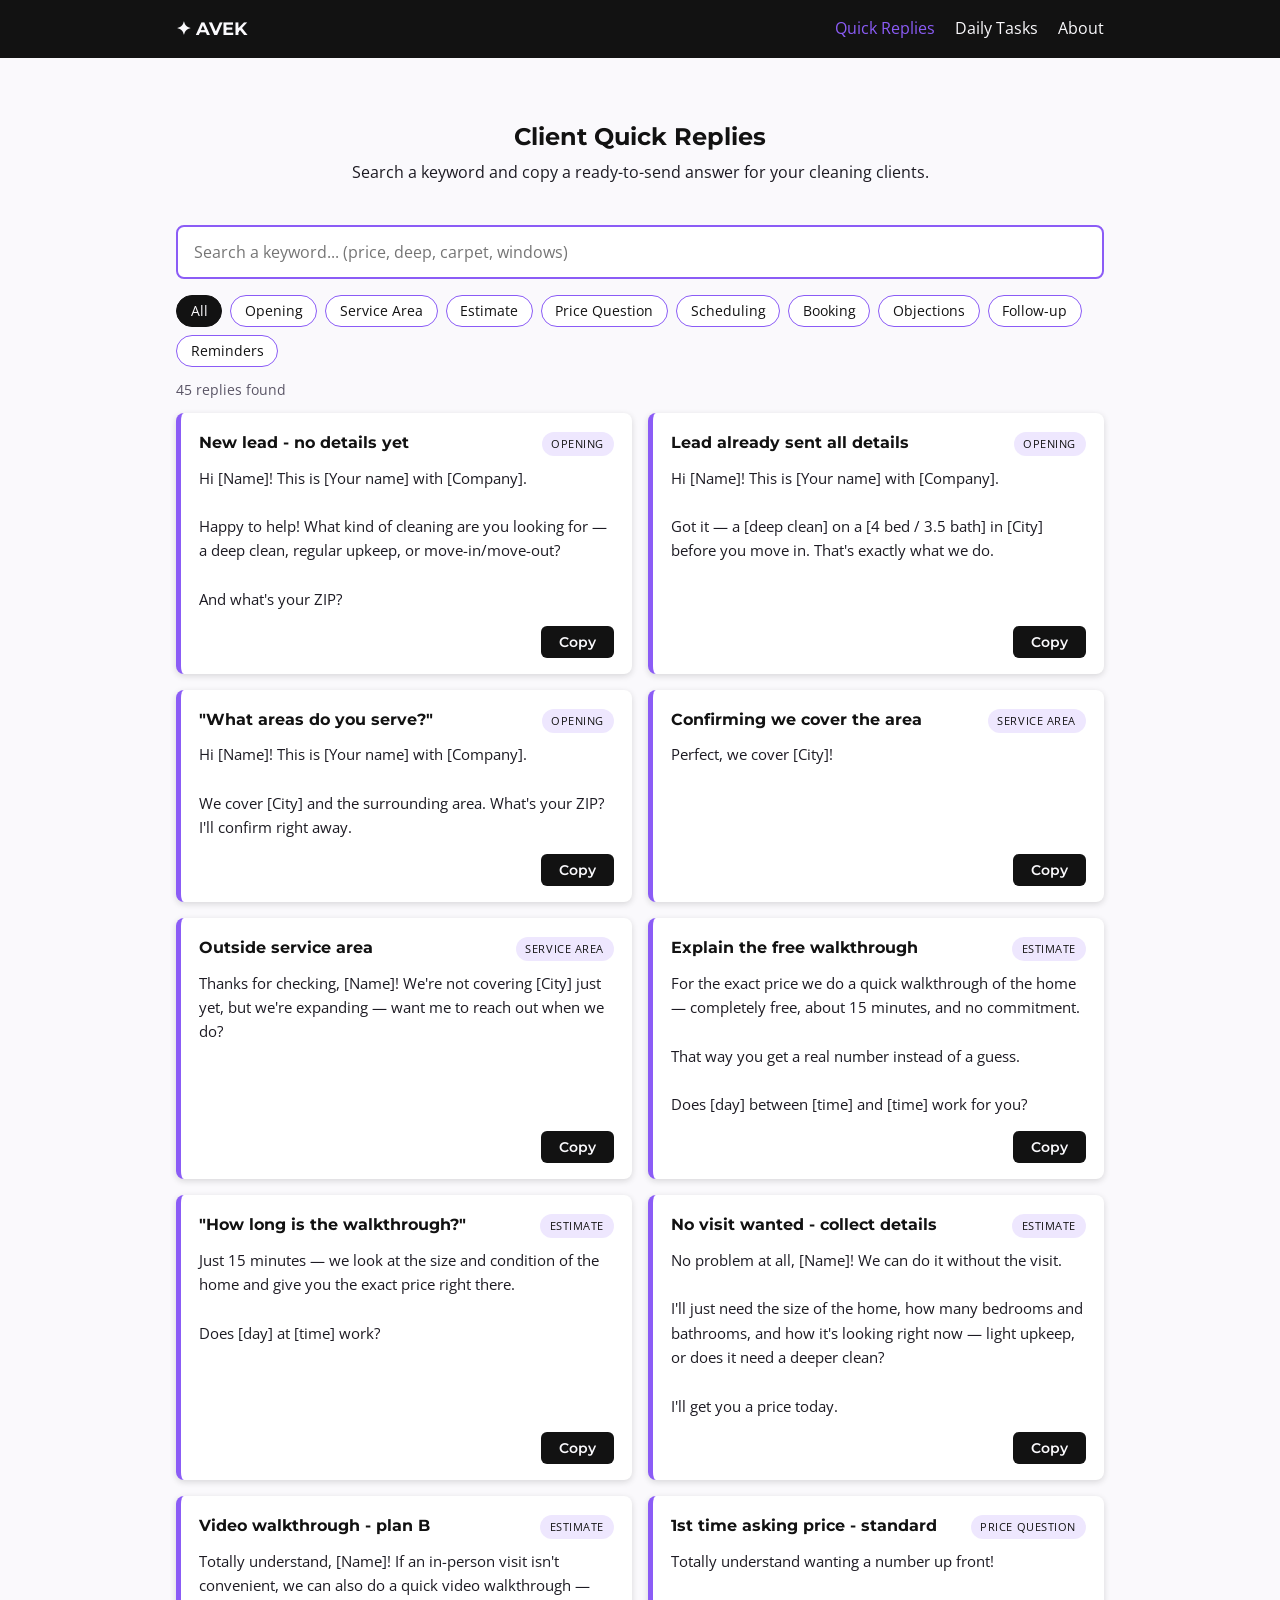
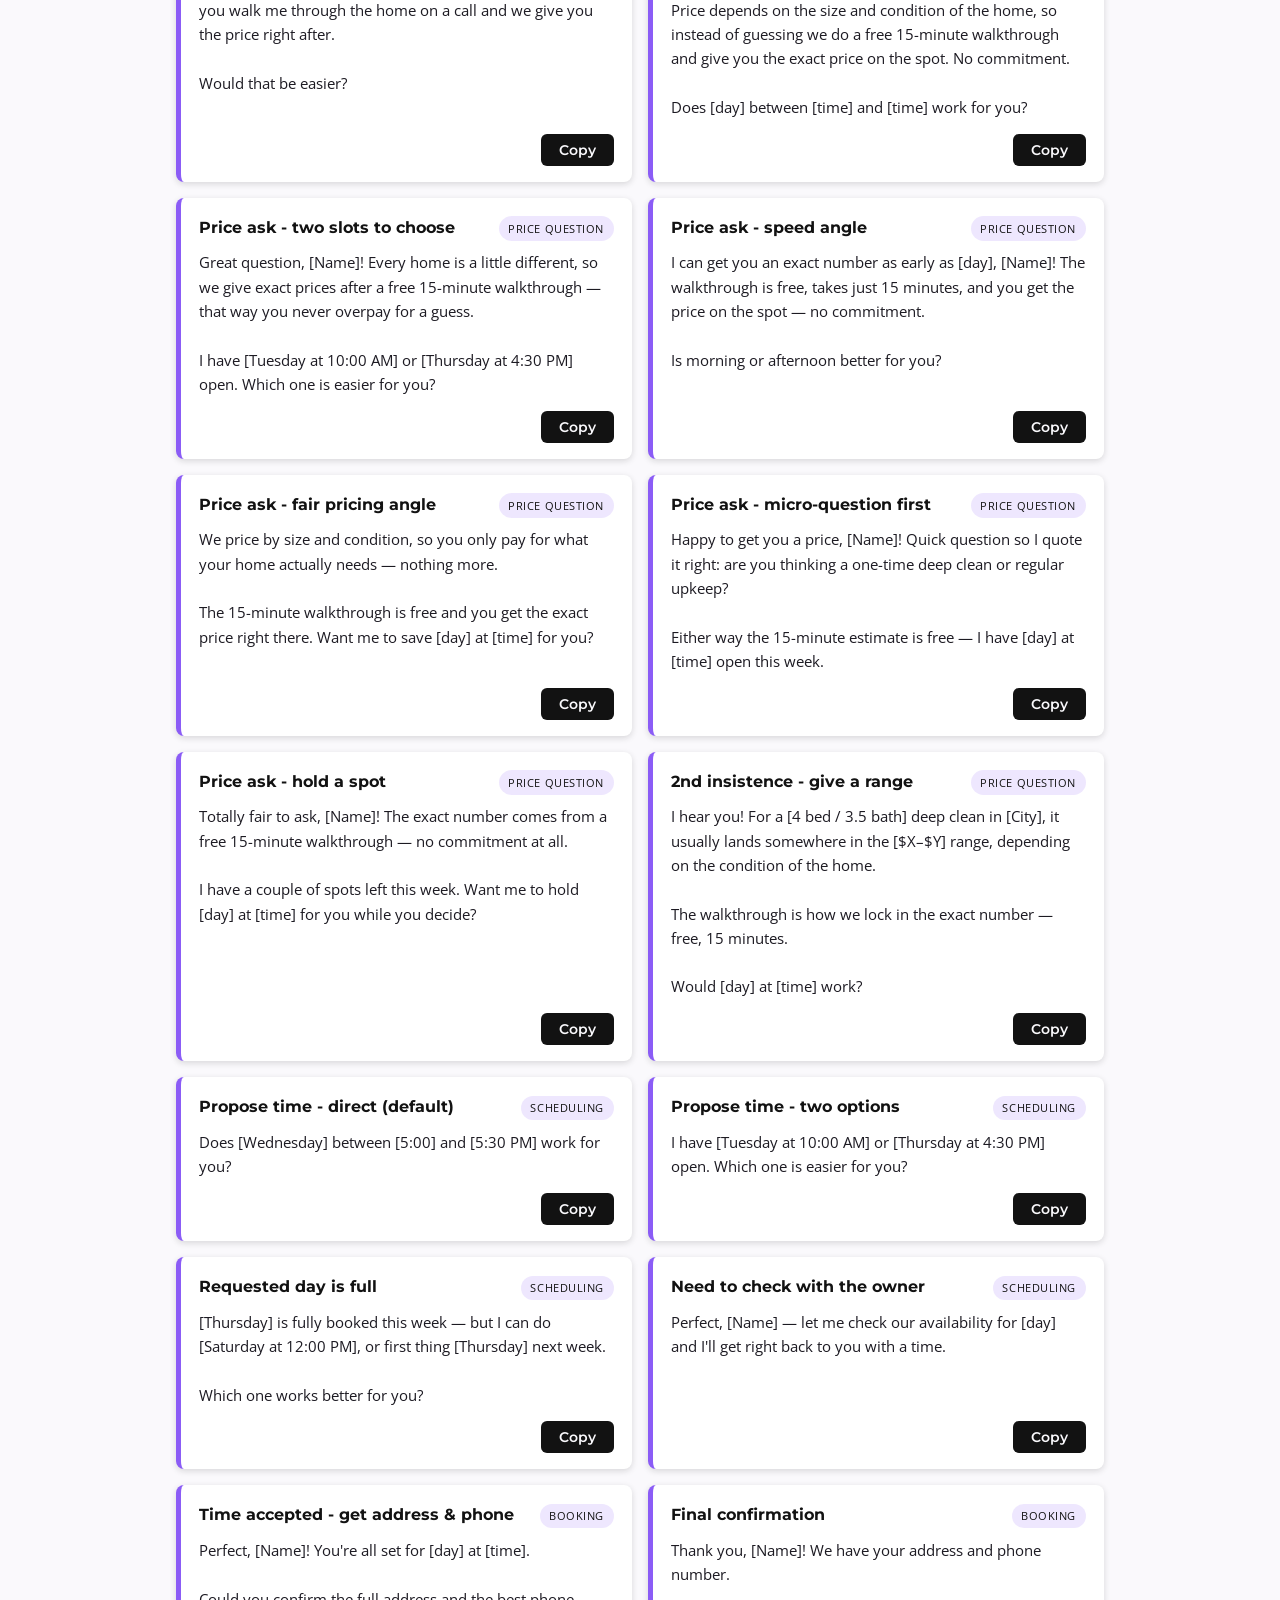
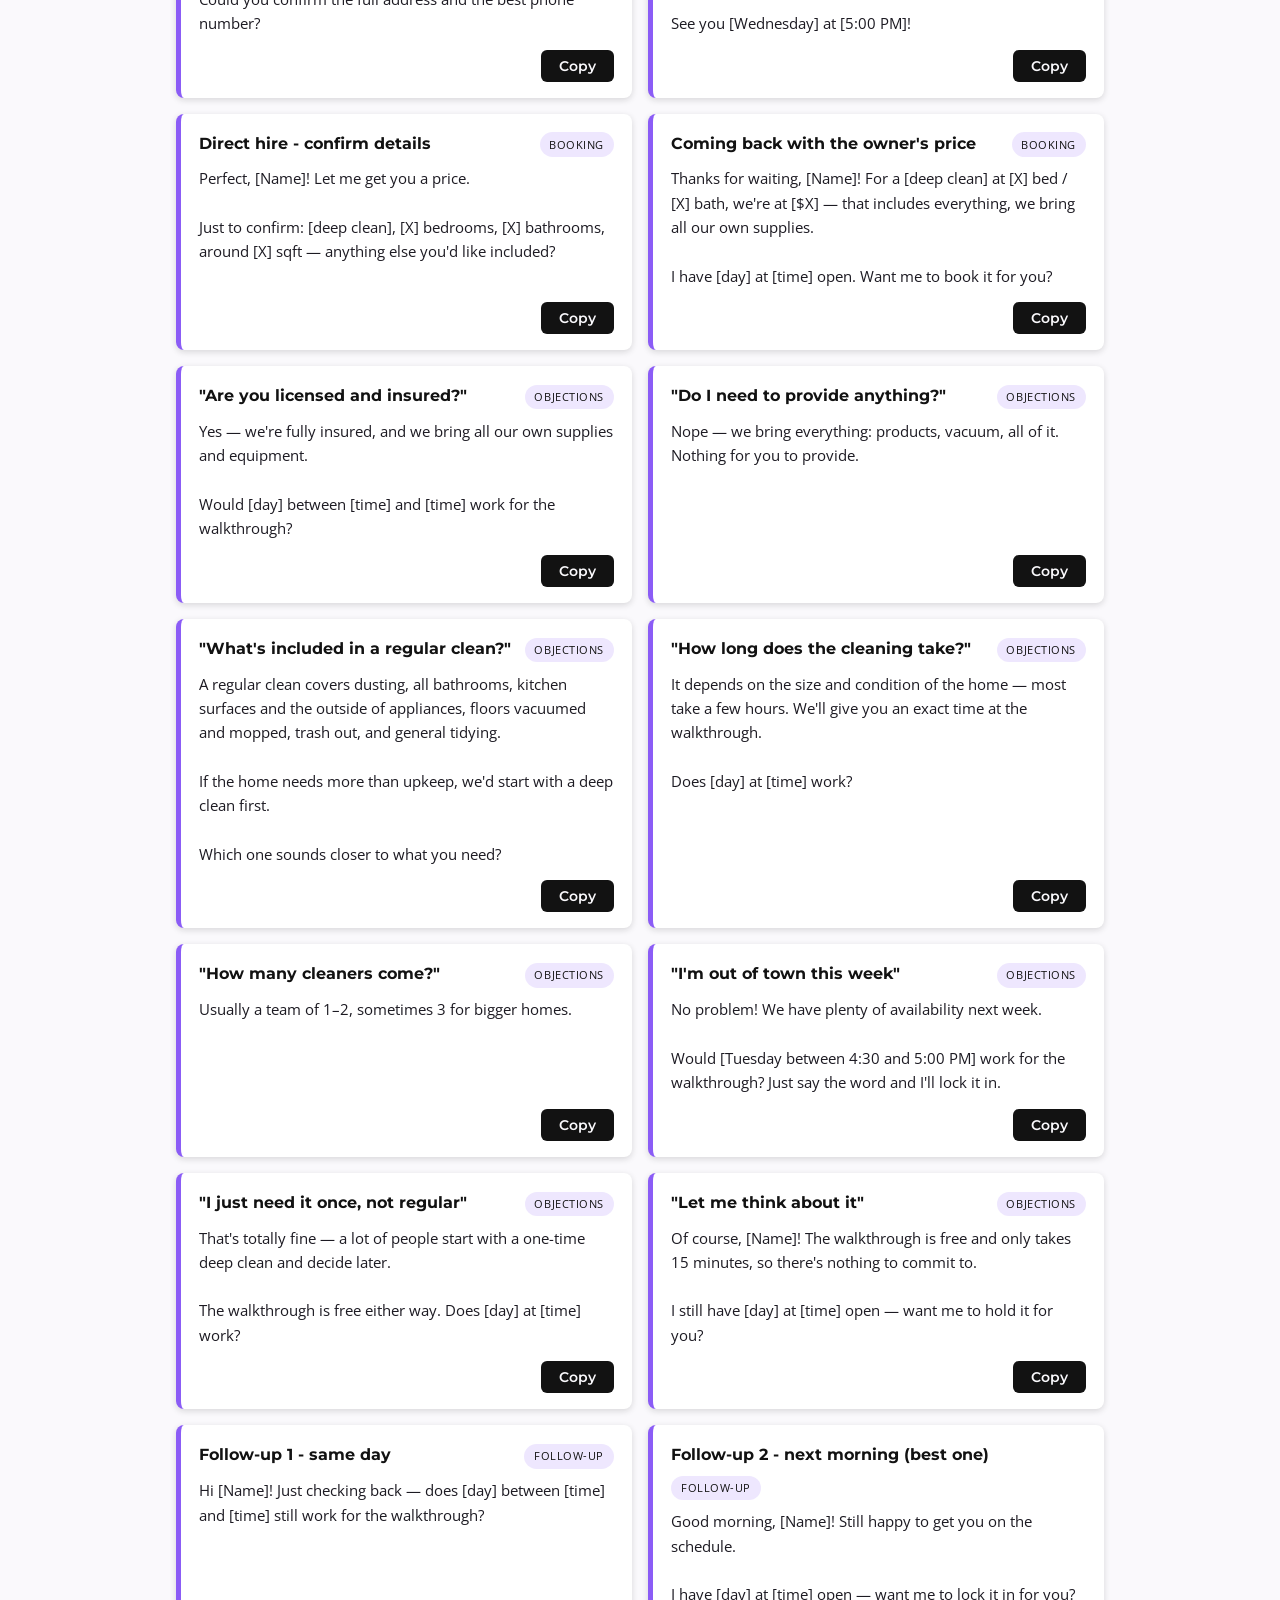
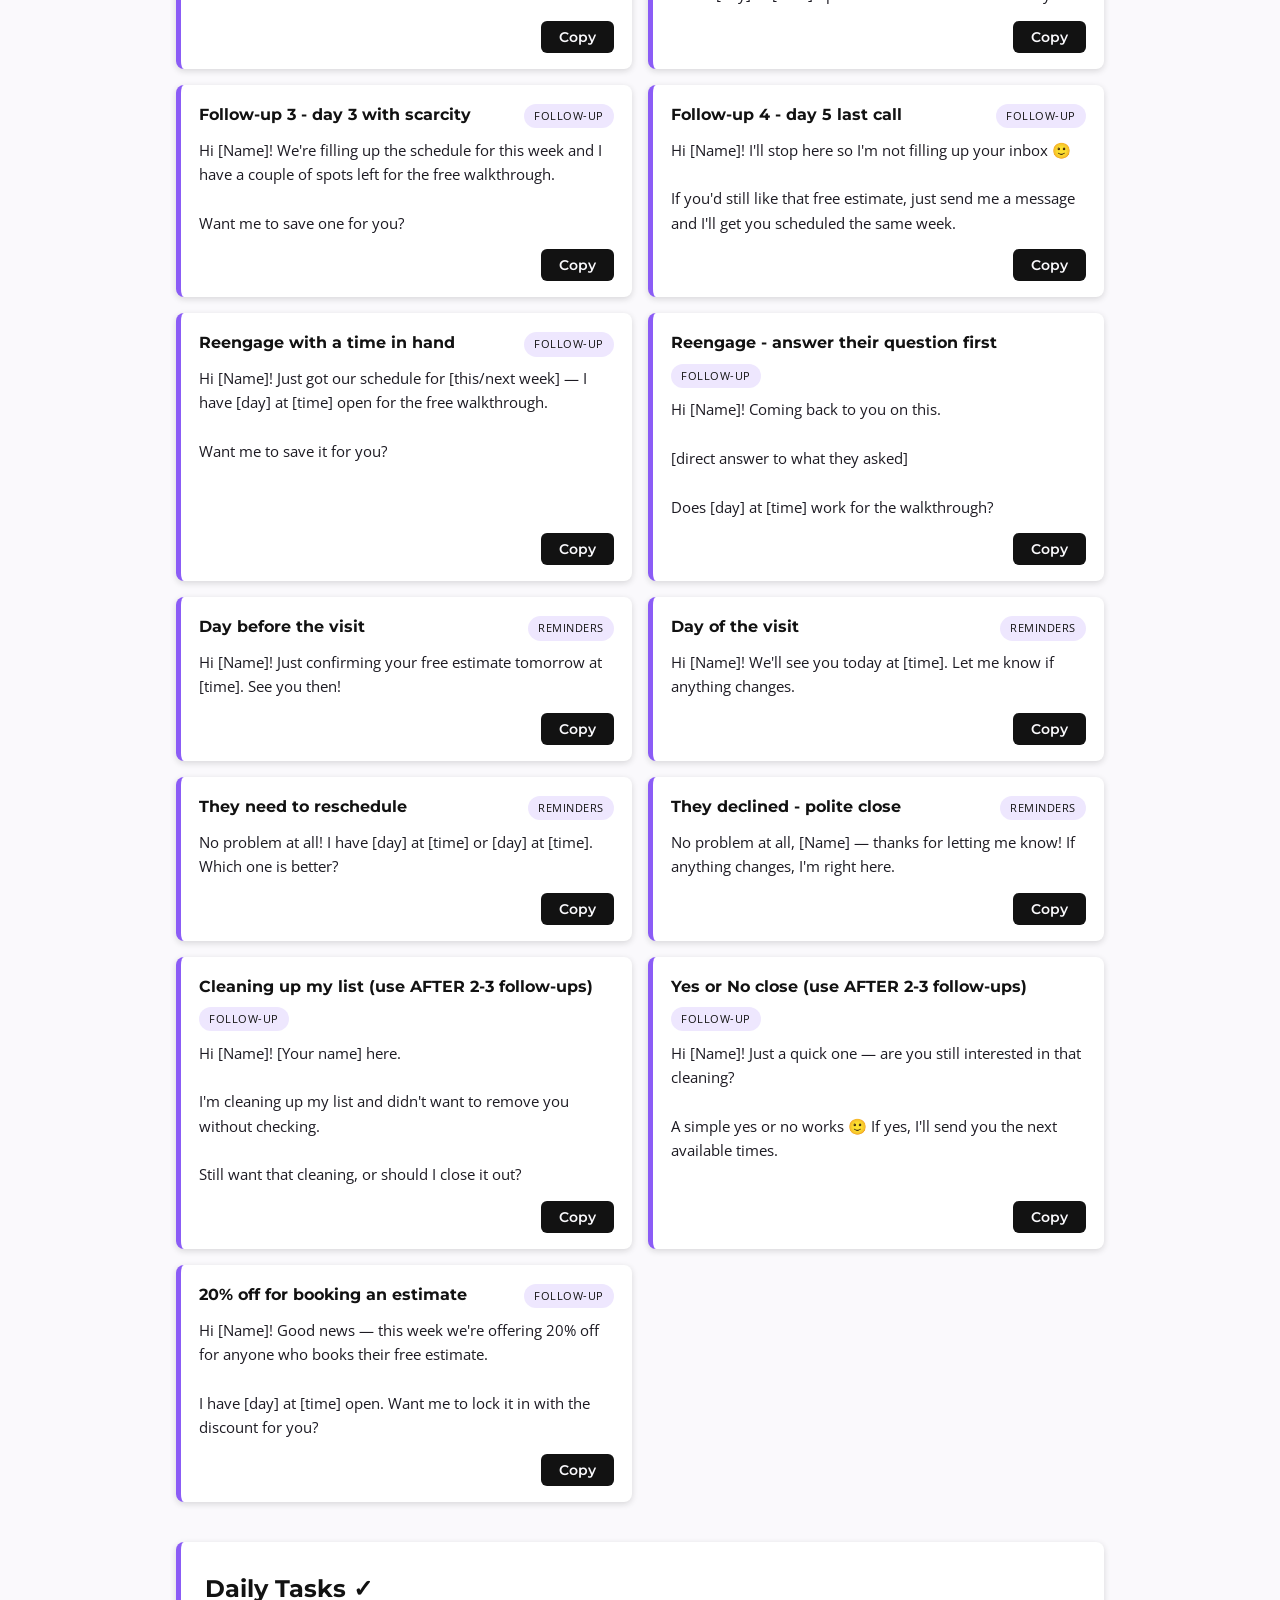
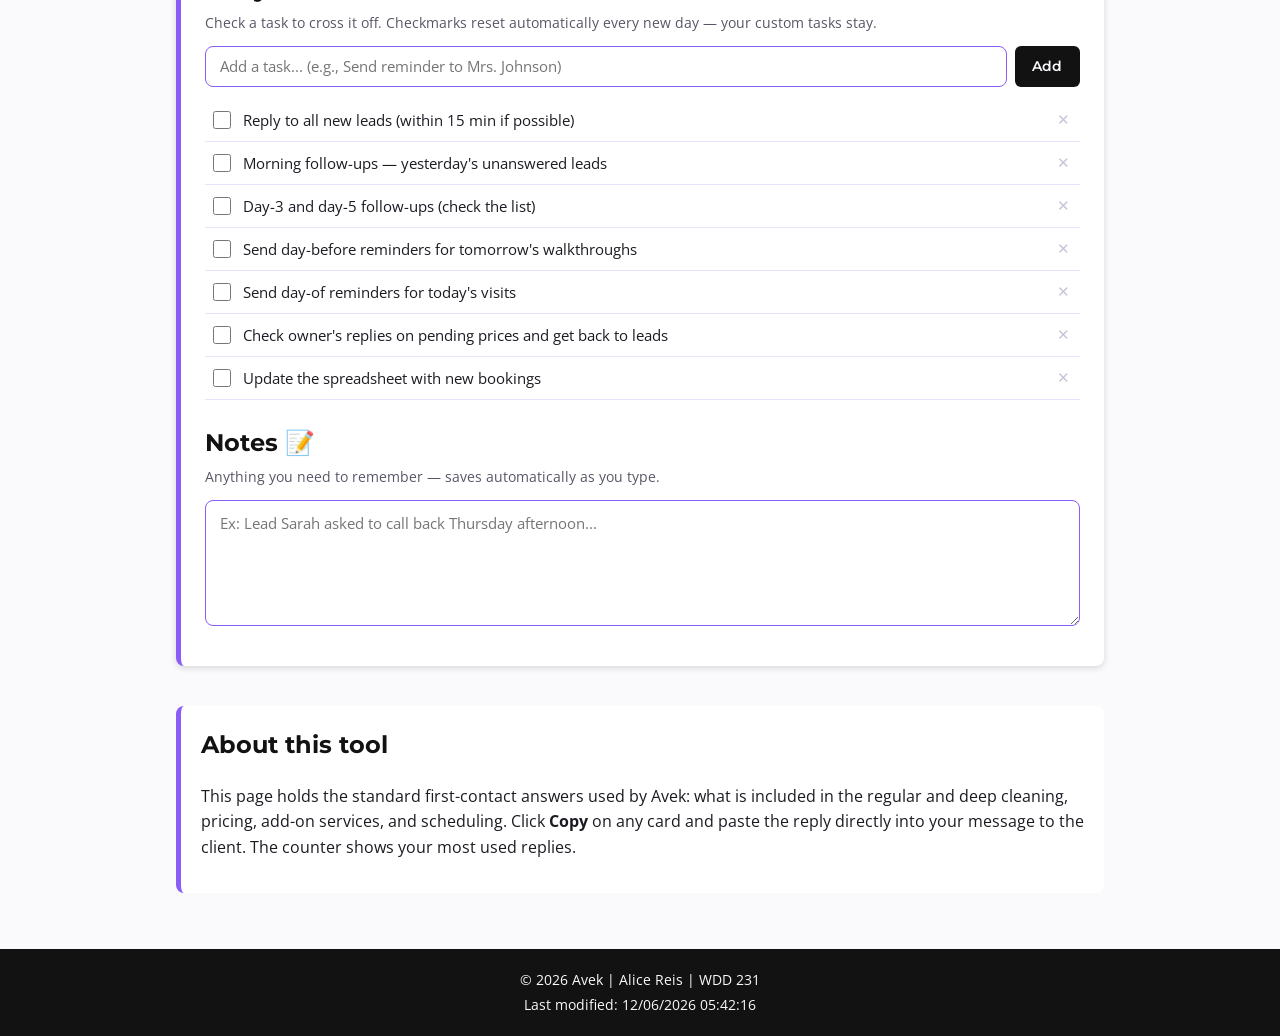
==== commit 5561982c: "Add VA daily tasks checklist and auto-saving notes" ====
--- a/sparkle/index.html
+++ b/sparkle/index.html
@@ -11,6 +11,7 @@
     <link href="https://fonts.googleapis.com/css2?family=Montserrat:wght@600;700&family=Open+Sans:ital,wght@0,400;0,600;1,400&display=swap" rel="stylesheet">
     <link rel="stylesheet" href="styles/styles.css">
     <script type="module" src="scripts/main.js"></script>
+    <script type="module" src="scripts/tasks.js"></script>
 </head>
 <body>
     <header>
@@ -20,6 +21,7 @@
             <nav id="main-nav" aria-label="Main navigation">
                 <ul>
                     <li><a href="#responses" class="active">Quick Replies</a></li>
+                    <li><a href="#tasks">Daily Tasks</a></li>
                     <li><a href="#about">About</a></li>
                 </ul>
             </nav>
@@ -42,6 +44,22 @@
             <div id="cards" class="cards"></div>
         </section>
 
+        <section id="tasks" class="tasks-section">
+            <h2>Daily Tasks ✓</h2>
+            <p class="tasks-hint">Check a task to cross it off. Checkmarks reset automatically every new day — your custom tasks stay.</p>
+            <div class="task-add">
+                <label for="new-task" class="visually-hidden">Add a new task</label>
+                <input type="text" id="new-task" placeholder="Add a task... (e.g., Send reminder to Mrs. Johnson)" maxlength="140">
+                <button id="add-task-btn" class="copy-btn">Add</button>
+            </div>
+            <ul id="task-list" class="task-list"></ul>
+            <h2>Notes 📝</h2>
+            <p class="tasks-hint">Anything you need to remember — saves automatically as you type.</p>
+            <label for="va-notes" class="visually-hidden">Notes</label>
+            <textarea id="va-notes" rows="5" placeholder="Ex: Lead Sarah asked to call back Thursday afternoon..."></textarea>
+            <p id="notes-status" class="tasks-hint" aria-live="polite"></p>
+        </section>
+
         <section id="about" class="about">
             <h2>About this tool</h2>
             <p>
--- a/sparkle/styles/styles.css
+++ b/sparkle/styles/styles.css
@@ -215,6 +215,85 @@
 
 .about h2 { color: var(--teal); margin-top: 0.25rem; }
 
+.tasks-section {
+    margin-top: 2.5rem;
+    background: #fff;
+    border-left: 5px solid var(--aqua);
+    border-radius: 8px;
+    padding: 1.25rem 1.5rem;
+    box-shadow: 0 2px 6px rgba(18, 18, 18, 0.15);
+}
+
+.tasks-section h2 { color: var(--teal); margin: 0.5rem 0 0.25rem; }
+.tasks-hint { font-size: 0.85rem; color: #5a5566; margin: 0.25rem 0 0.75rem; }
+
+.task-add { display: flex; gap: 0.5rem; margin-bottom: 0.75rem; }
+
+.task-add input {
+    flex: 1;
+    padding: 0.6rem 0.85rem;
+    font-family: var(--body-font);
+    font-size: 0.95rem;
+    border: 1.5px solid var(--aqua);
+    border-radius: 8px;
+}
+
+.task-add input:focus { outline: 3px solid rgba(139, 92, 246, 0.35); }
+
+.task-list { list-style: none; padding: 0; margin: 0 0 1.5rem; }
+
+.task-item {
+    display: flex;
+    align-items: center;
+    justify-content: space-between;
+    gap: 0.5rem;
+    padding: 0.55rem 0.25rem;
+    border-bottom: 1px solid rgba(139, 92, 246, 0.18);
+}
+
+.task-item label {
+    display: flex;
+    align-items: center;
+    gap: 0.6rem;
+    cursor: pointer;
+    font-size: 0.95rem;
+}
+
+.task-item input[type="checkbox"] {
+    width: 1.1rem;
+    height: 1.1rem;
+    accent-color: var(--aqua);
+    cursor: pointer;
+}
+
+.task-item.done span {
+    text-decoration: line-through;
+    color: #9a94a8;
+}
+
+.task-del {
+    background: none;
+    border: none;
+    color: #c9c3d6;
+    font-size: 0.95rem;
+    cursor: pointer;
+    padding: 0.2rem 0.4rem;
+}
+
+.task-del:hover { color: #BB2649; }
+
+#va-notes {
+    width: 100%;
+    padding: 0.75rem 0.9rem;
+    font-family: var(--body-font);
+    font-size: 0.95rem;
+    border: 1.5px solid var(--aqua);
+    border-radius: 8px;
+    resize: vertical;
+}
+
+#va-notes:focus { outline: 3px solid rgba(139, 92, 246, 0.35); }
+
 footer {
     background: var(--teal);
     color: var(--soft-white);
